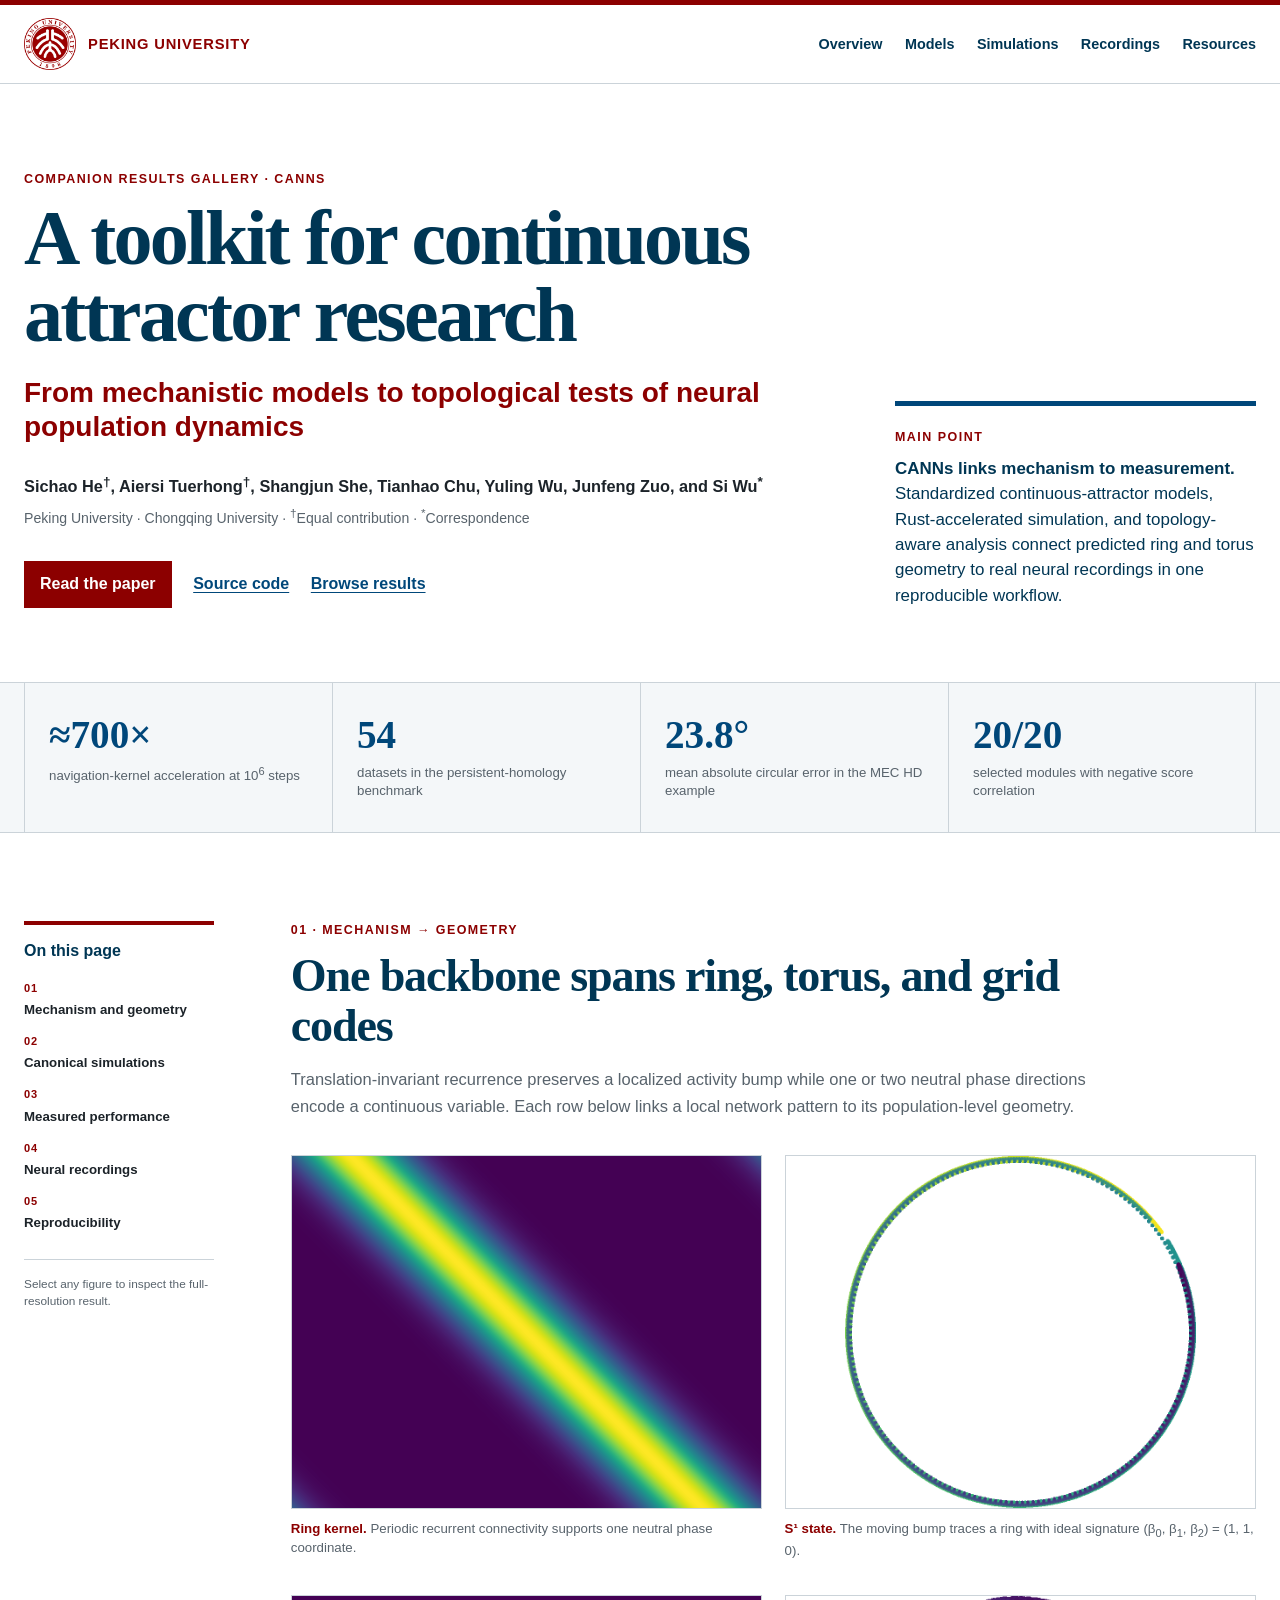
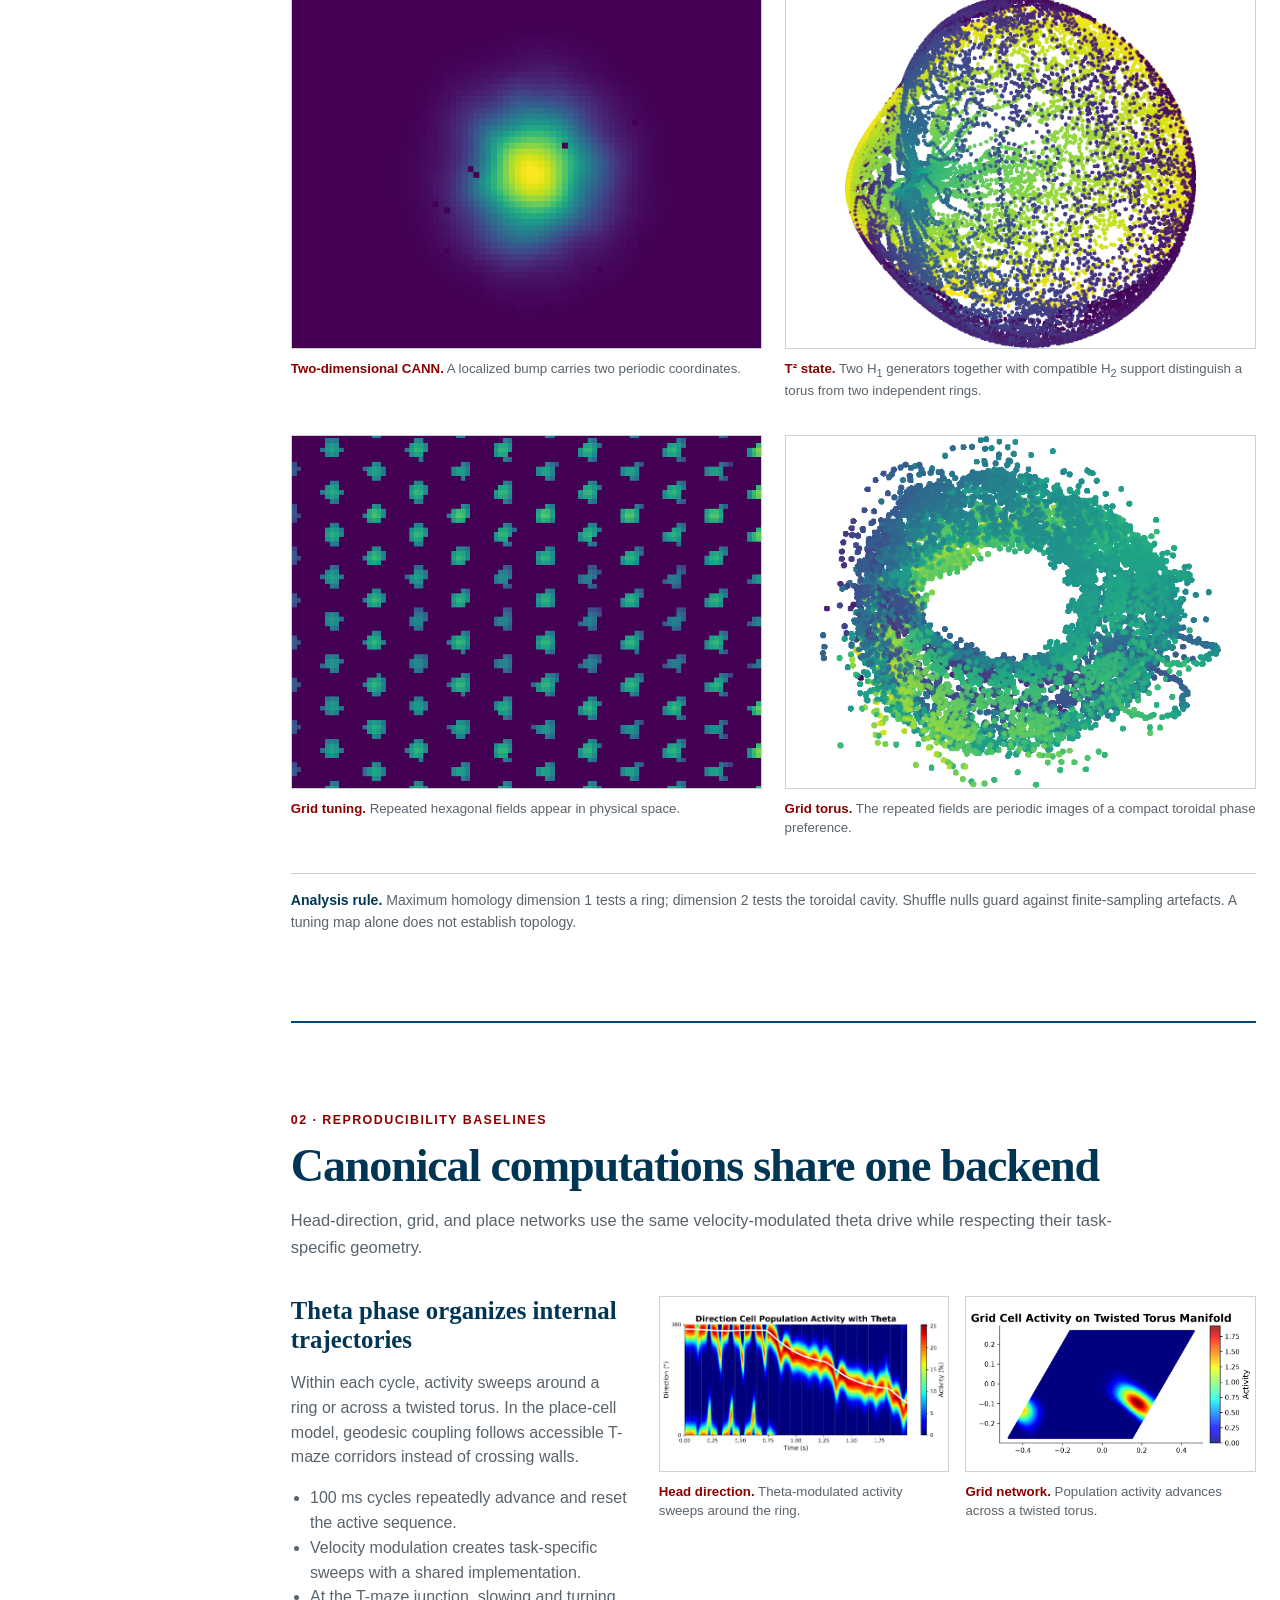
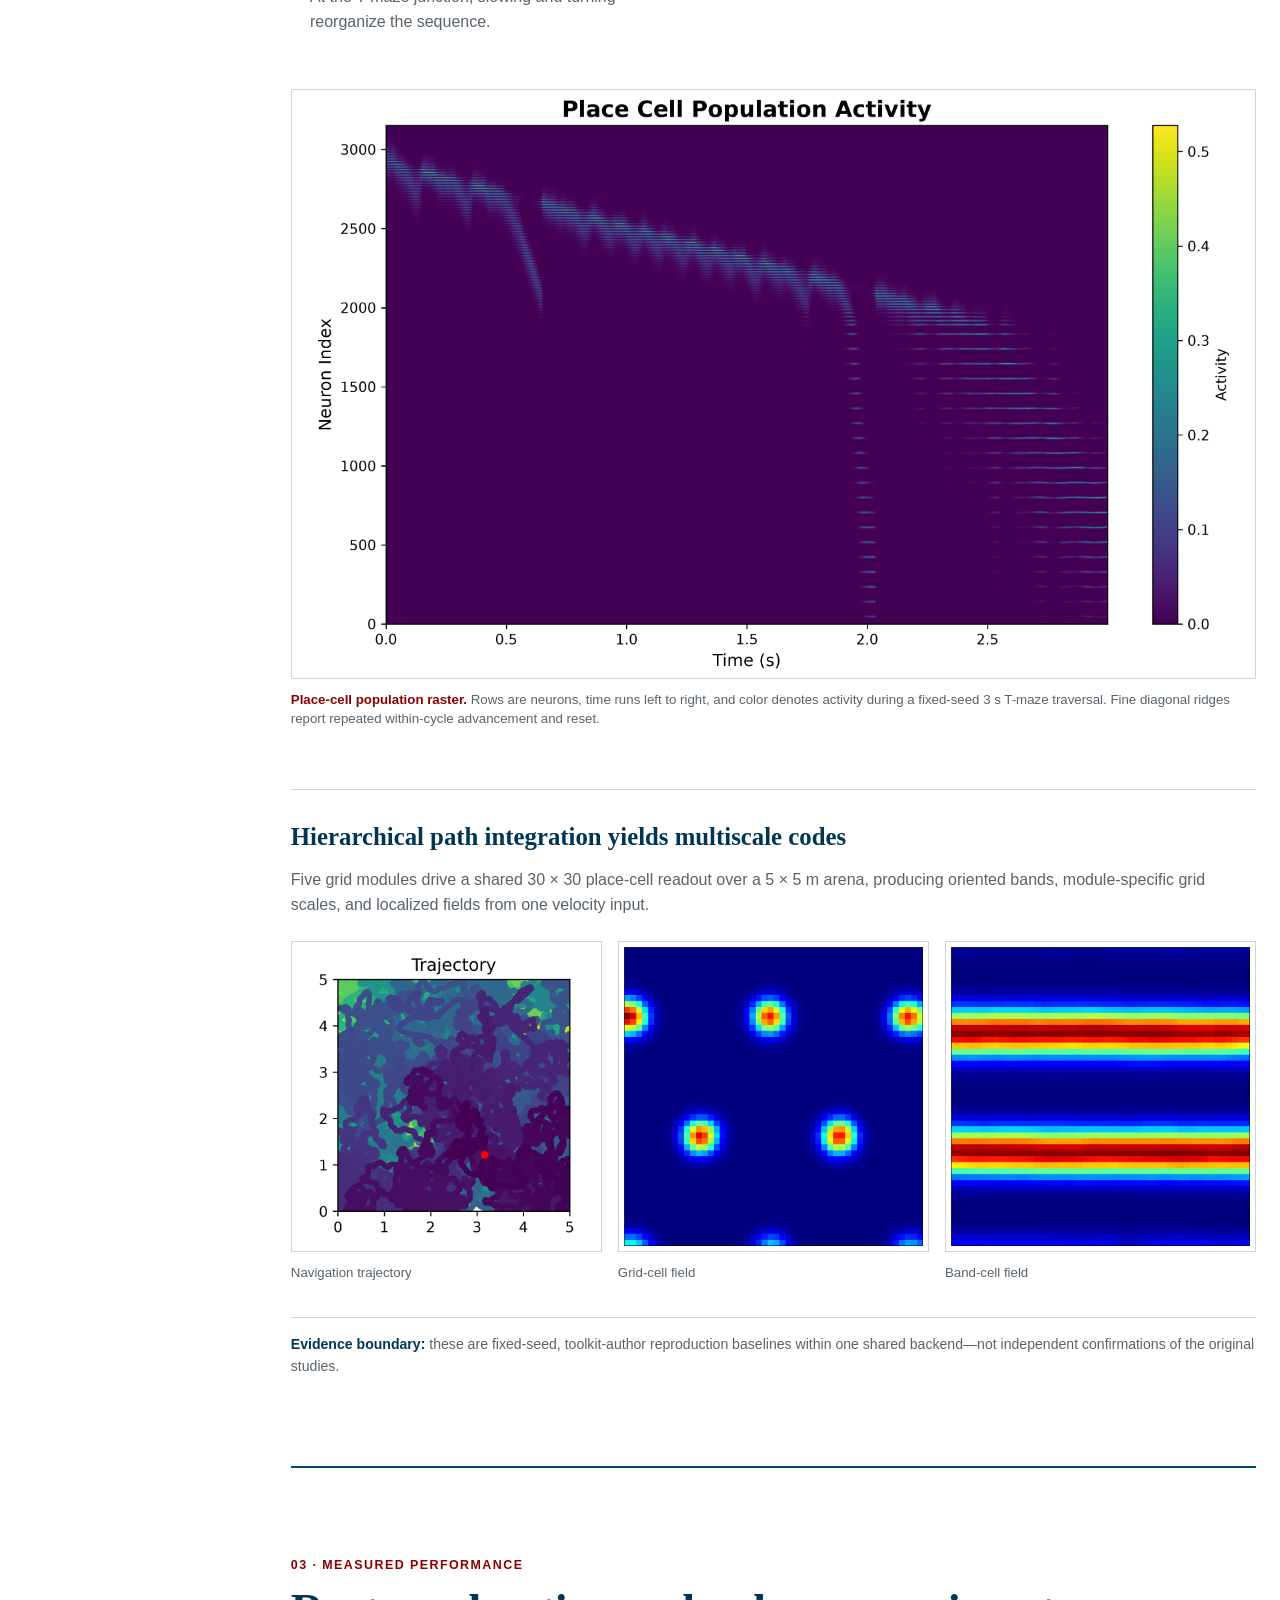
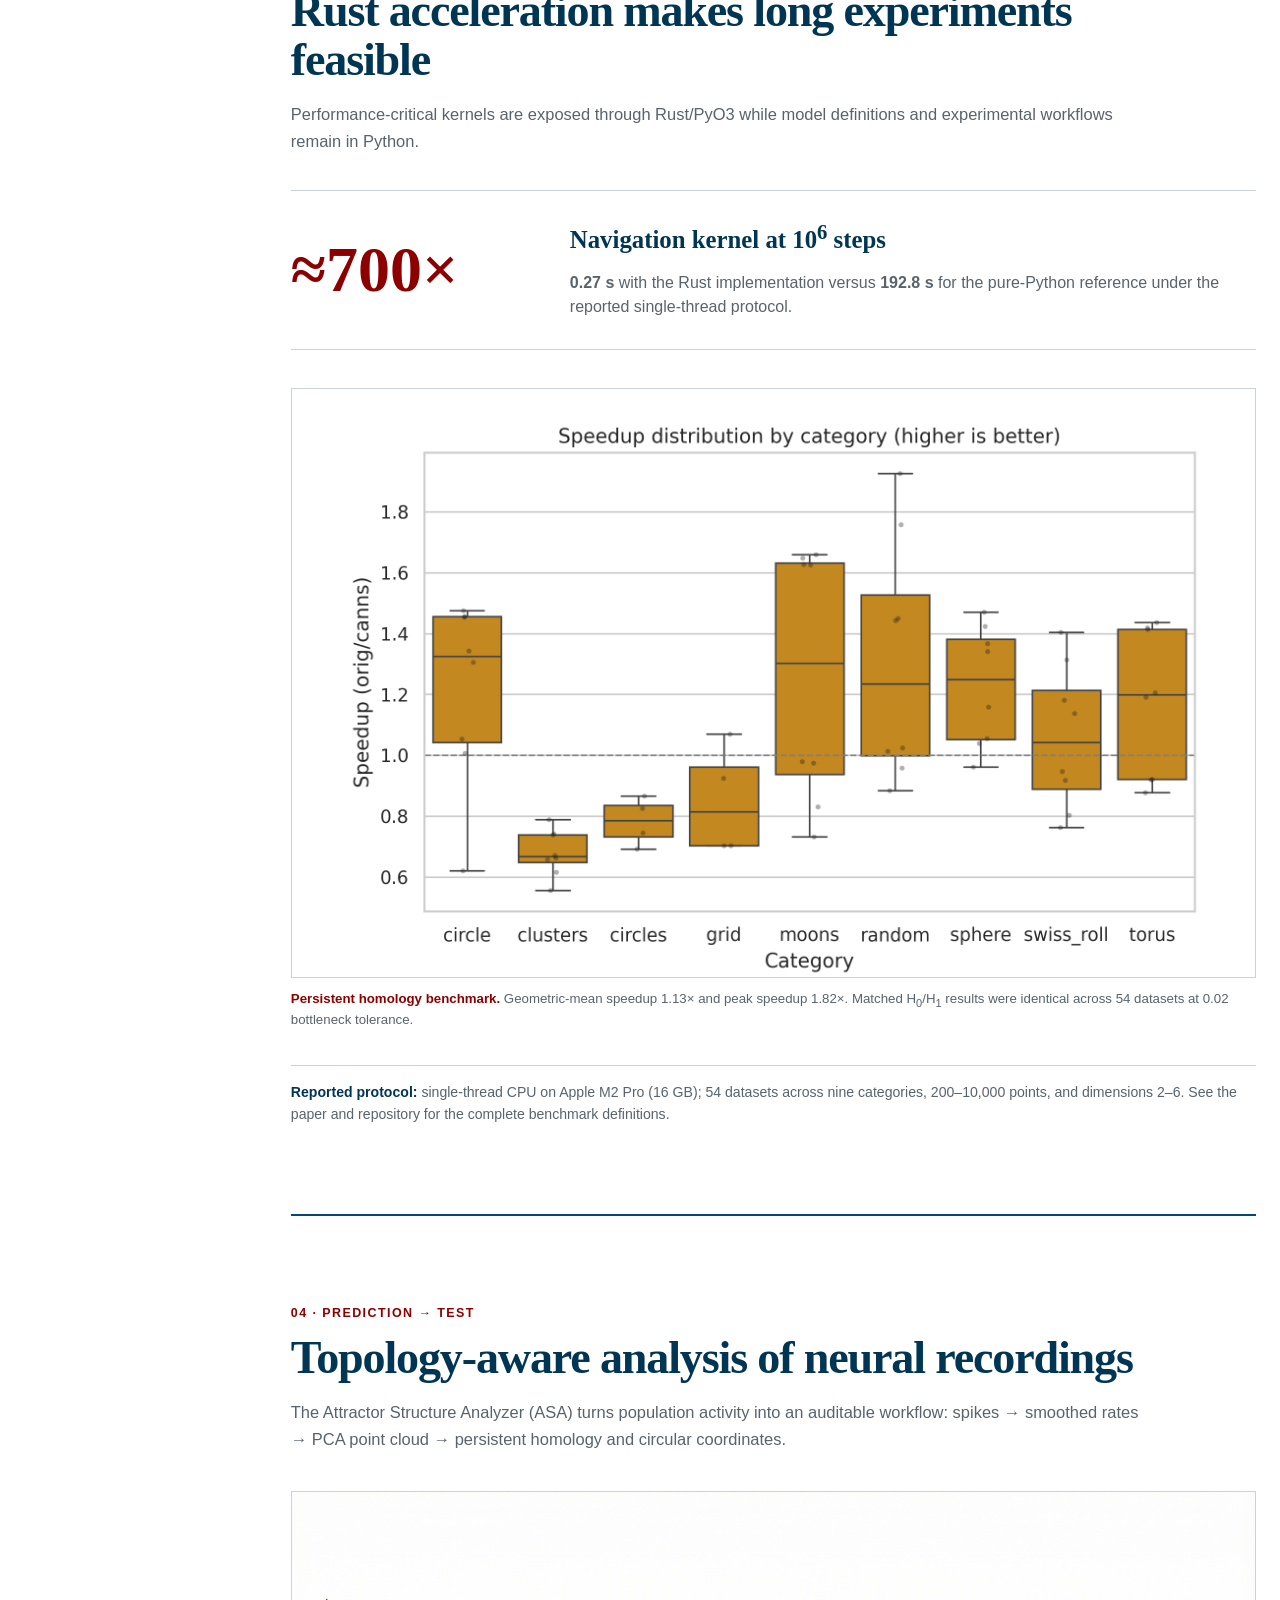
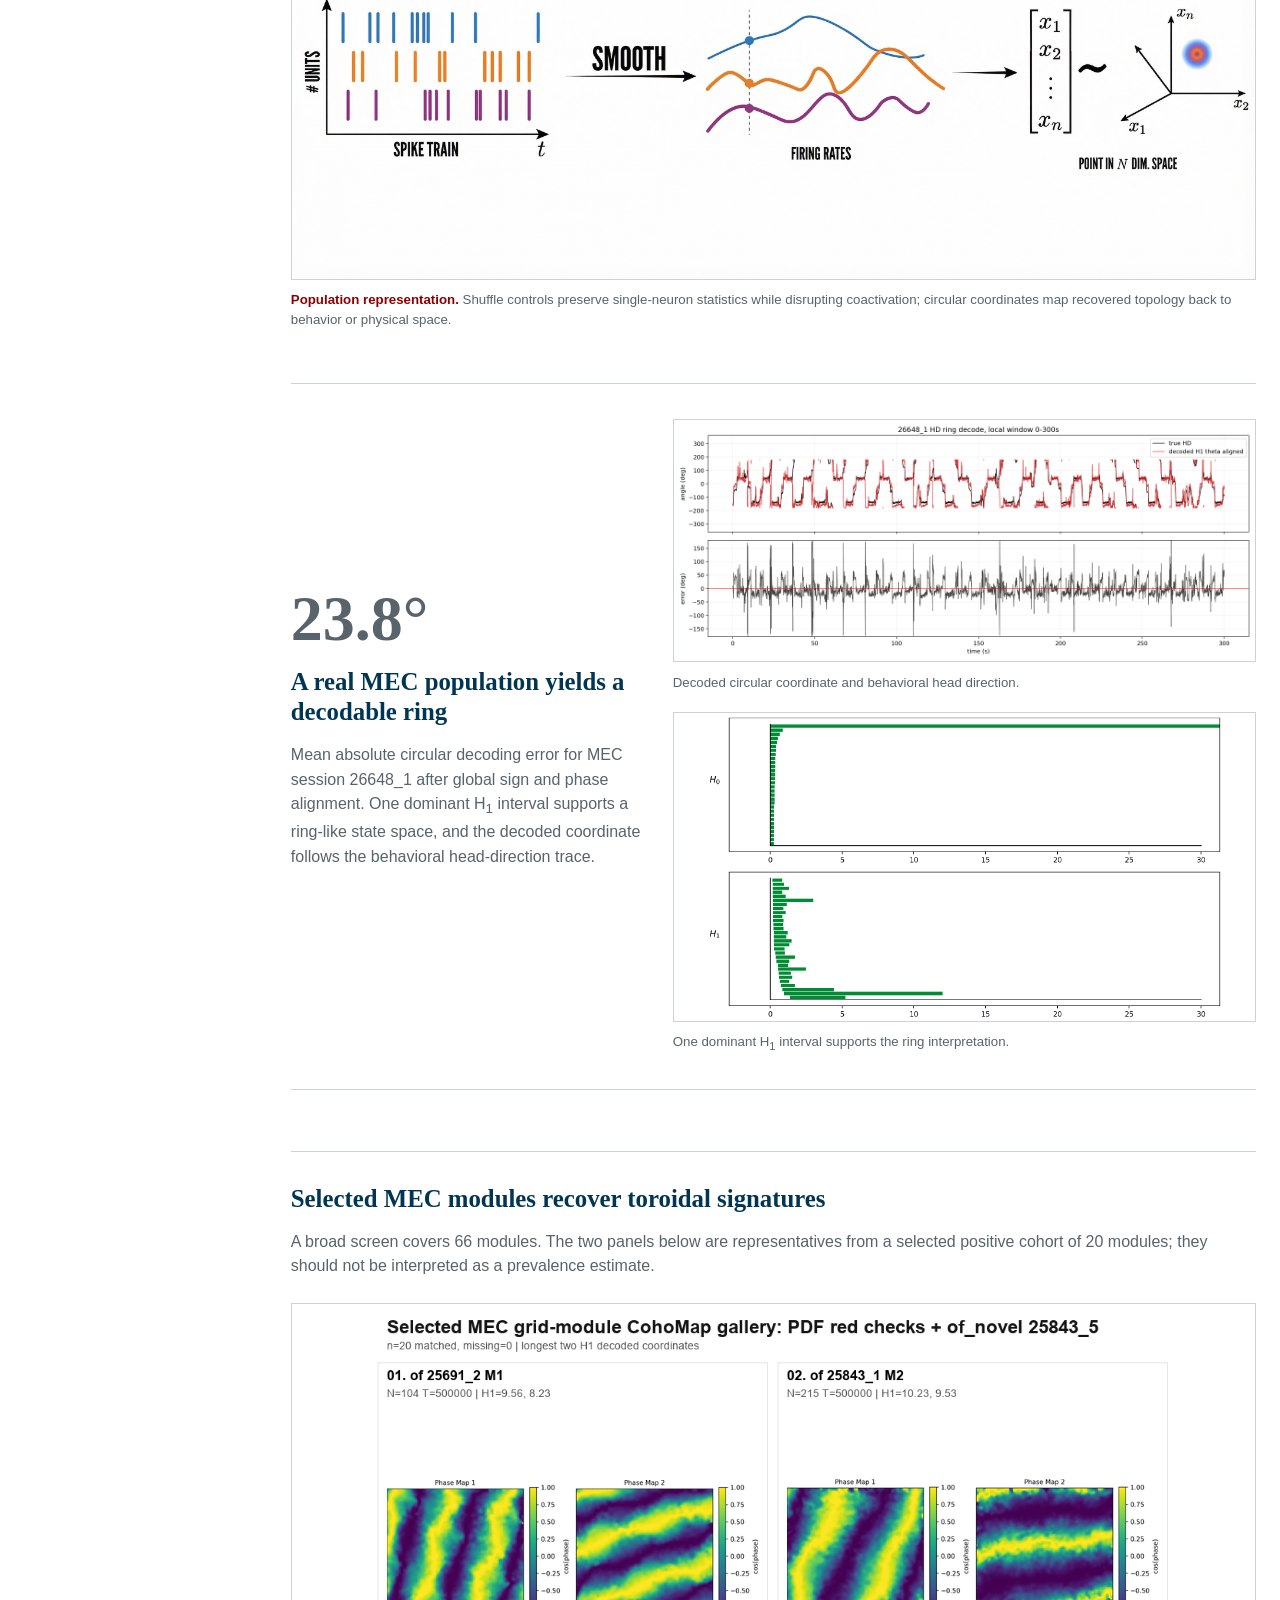
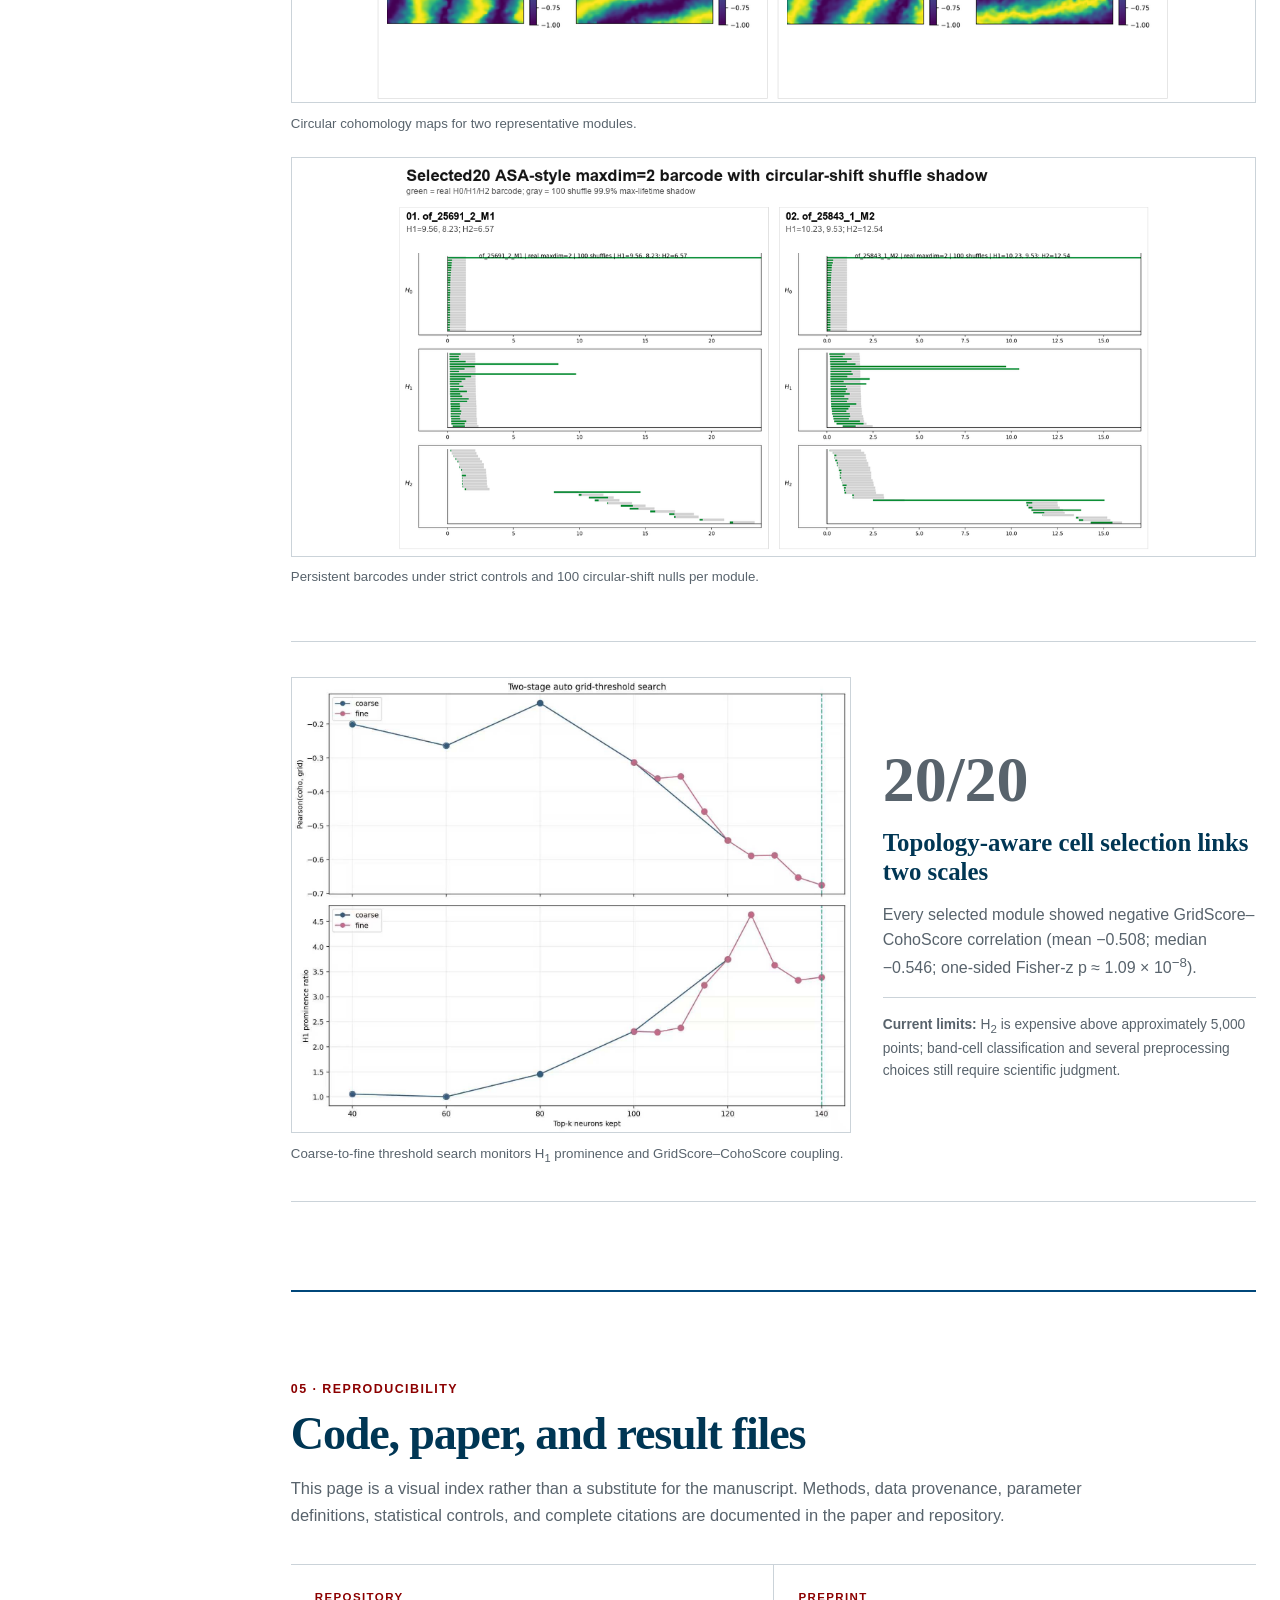
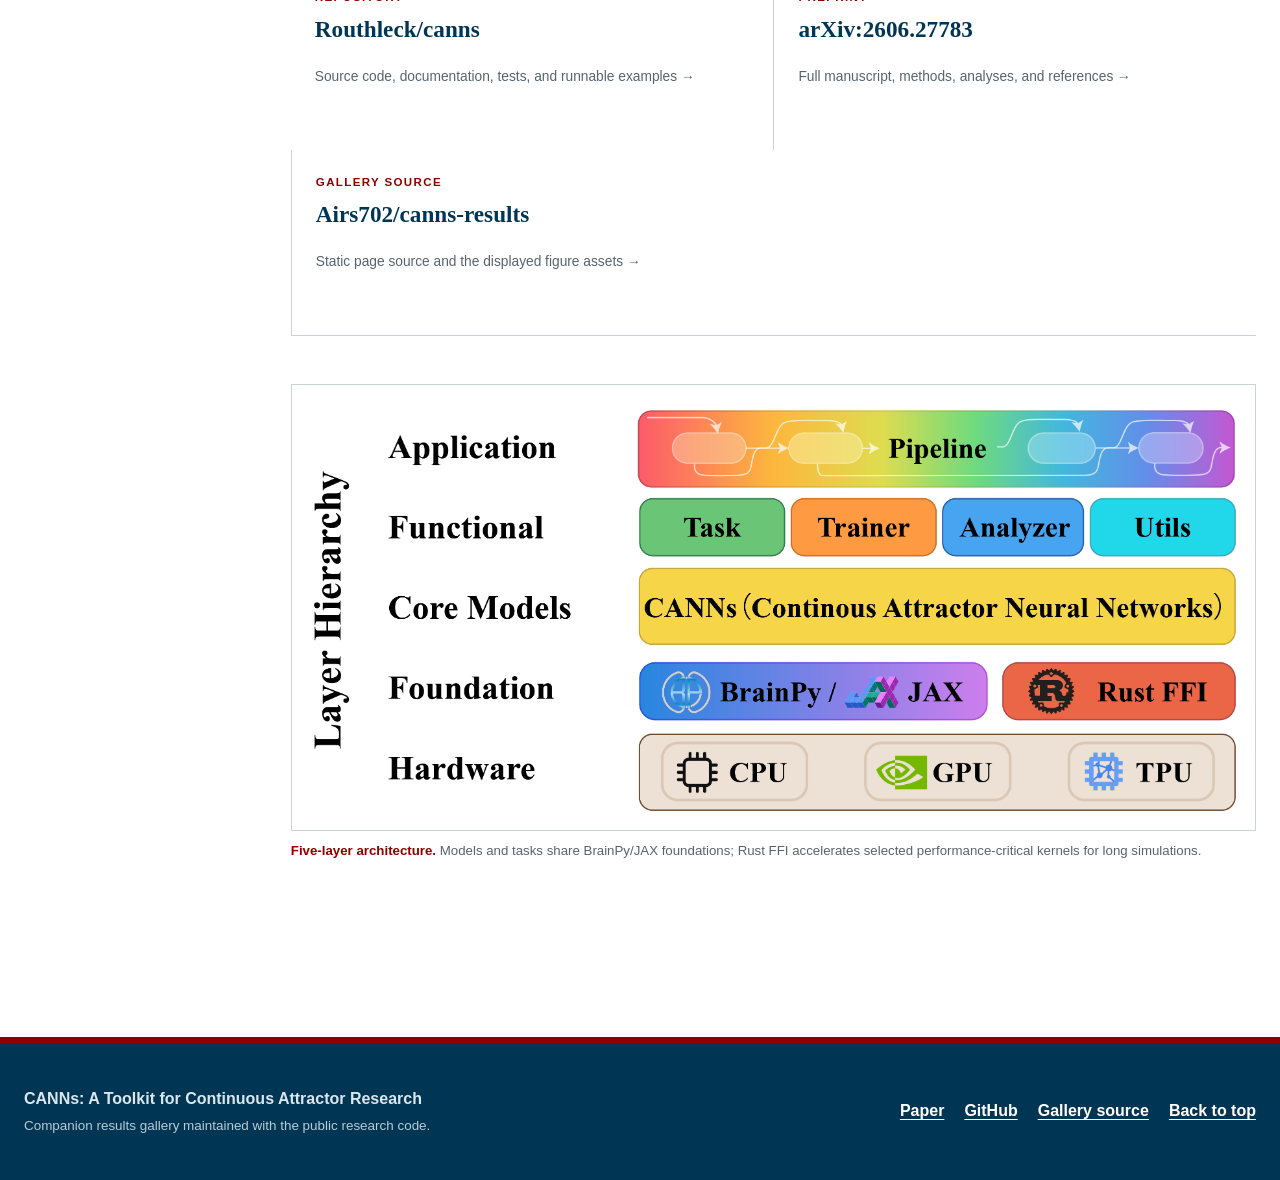
==== index.html @ b9f97141 "Publish CANNs results gallery" ====
<!doctype html>
<html lang="en">
<head>
  <meta charset="utf-8">
  <meta name="viewport" content="width=device-width, initial-scale=1">
  <meta name="description" content="Result figures and reproducibility resources for CANNs: A Toolkit for Continuous Attractor Research.">
  <meta name="theme-color" content="#8c0000">
  <meta property="og:type" content="website">
  <meta property="og:title" content="CANNs — Results Gallery">
  <meta property="og:description" content="Simulation, benchmark, and neural-recording results for CANNs: A Toolkit for Continuous Attractor Research.">
  <meta property="og:url" content="https://airs702.github.io/canns-results/">
  <link rel="canonical" href="https://airs702.github.io/canns-results/">
  <title>CANNs — Results Gallery</title>
  <link rel="stylesheet" href="styles.css">
  <script src="script.js" defer></script>
</head>
<body>
  <a class="skip-link" href="#results">Skip to results</a>

  <header class="site-header">
    <div class="header-rule"></div>
    <div class="wrap identity">
      <a class="pku-mark" href="https://www.pku.edu.cn/" aria-label="Peking University">
        <img src="assets/brand/pku_seal.png" alt="" width="72" height="72">
        <span>Peking University</span>
      </a>
      <nav class="top-nav" aria-label="Primary navigation">
        <a href="#overview">Overview</a>
        <a href="#models">Models</a>
        <a href="#simulations">Simulations</a>
        <a href="#recordings">Recordings</a>
        <a href="#resources">Resources</a>
      </nav>
    </div>
  </header>

  <main>
    <section class="hero" id="overview">
      <div class="wrap hero-grid">
        <div class="hero-copy">
          <p class="eyebrow">Companion results gallery · CANNs</p>
          <h1>A toolkit for continuous attractor research</h1>
          <p class="subtitle">From mechanistic models to topological tests of neural population dynamics</p>
          <p class="authors">Sichao He<sup>†</sup>, Aiersi Tuerhong<sup>†</sup>, Shangjun She, Tianhao Chu, Yuling Wu, Junfeng Zuo, and Si Wu<sup>*</sup></p>
          <p class="affiliation">Peking University · Chongqing University · <sup>†</sup>Equal contribution · <sup>*</sup>Correspondence</p>
          <div class="link-row" aria-label="Project links">
            <a class="primary-link" href="https://arxiv.org/abs/2606.27783">Read the paper</a>
            <a href="https://github.com/Routhleck/canns">Source code</a>
            <a href="#results">Browse results</a>
          </div>
        </div>
        <aside class="main-point" aria-label="Main result">
          <p class="label">Main point</p>
          <p><strong>CANNs links mechanism to measurement.</strong> Standardized continuous-attractor models, Rust-accelerated simulation, and topology-aware analysis connect predicted ring and torus geometry to real neural recordings in one reproducible workflow.</p>
        </aside>
      </div>
    </section>

    <section class="summary-band" aria-label="Study summary">
      <div class="wrap summary-grid">
        <div>
          <span class="summary-number">≈700×</span>
          <span class="summary-label">navigation-kernel acceleration at 10<sup>6</sup> steps</span>
        </div>
        <div>
          <span class="summary-number">54</span>
          <span class="summary-label">datasets in the persistent-homology benchmark</span>
        </div>
        <div>
          <span class="summary-number">23.8°</span>
          <span class="summary-label">mean absolute circular error in the MEC HD example</span>
        </div>
        <div>
          <span class="summary-number">20/20</span>
          <span class="summary-label">selected modules with negative score correlation</span>
        </div>
      </div>
    </section>

    <div class="wrap page-layout" id="results">
      <aside class="contents" aria-label="Results contents">
        <p class="contents-title">On this page</p>
        <ol>
          <li><a href="#models">Mechanism and geometry</a></li>
          <li><a href="#simulations">Canonical simulations</a></li>
          <li><a href="#performance">Measured performance</a></li>
          <li><a href="#recordings">Neural recordings</a></li>
          <li><a href="#resources">Reproducibility</a></li>
        </ol>
        <p class="contents-note">Select any figure to inspect the full-resolution result.</p>
      </aside>

      <div class="results-column">
        <section class="result-section" id="models">
          <div class="section-heading">
            <p class="section-index">01 · Mechanism → geometry</p>
            <h2>One backbone spans ring, torus, and grid codes</h2>
            <p>Translation-invariant recurrence preserves a localized activity bump while one or two neutral phase directions encode a continuous variable. Each row below links a local network pattern to its population-level geometry.</p>
          </div>

          <div class="paired-results">
            <figure class="result-figure">
              <button class="image-button" type="button" data-full="assets/figures/ring_connectivity.png" data-caption="Periodic recurrent connectivity supports a localized activity bump on a one-dimensional ring.">
                <img src="assets/figures/ring_connectivity.png" alt="Periodic recurrent connectivity matrix for the ring network" width="3600" height="3600" loading="lazy">
              </button>
              <figcaption><strong>Ring kernel.</strong> Periodic recurrent connectivity supports one neutral phase coordinate.</figcaption>
            </figure>
            <figure class="result-figure">
              <button class="image-button" type="button" data-full="assets/figures/ring_manifold.png" data-caption="The moving bump traces an S¹ state manifold with one persistent H₁ generator.">
                <img src="assets/figures/ring_manifold.png" alt="Circular S1 state manifold traced by ring-network activity" width="801" height="801" loading="lazy">
              </button>
              <figcaption><strong>S¹ state.</strong> The moving bump traces a ring with ideal signature (β<sub>0</sub>, β<sub>1</sub>, β<sub>2</sub>) = (1, 1, 0).</figcaption>
            </figure>
            <figure class="result-figure">
              <button class="image-button" type="button" data-full="assets/figures/torus_bump.png" data-caption="A localized population bump moves across a two-dimensional periodic neural sheet.">
                <img src="assets/figures/torus_bump.png" alt="Localized activity bump on a two-dimensional periodic neural sheet" width="871" height="871" loading="lazy">
              </button>
              <figcaption><strong>Two-dimensional CANN.</strong> A localized bump carries two periodic coordinates.</figcaption>
            </figure>
            <figure class="result-figure">
              <button class="image-button" type="button" data-full="assets/figures/torus_manifold.png" data-caption="Two periodic bump coordinates generate a toroidal population manifold.">
                <img src="assets/figures/torus_manifold.png" alt="Toroidal T2 population manifold" width="801" height="801" loading="lazy">
              </button>
              <figcaption><strong>T² state.</strong> Two H<sub>1</sub> generators together with compatible H<sub>2</sub> support distinguish a torus from two independent rings.</figcaption>
            </figure>
            <figure class="result-figure">
              <button class="image-button" type="button" data-full="assets/figures/grid_tuning.png" data-caption="Repeated hexagonal fields are periodic images of compact phase preferences.">
                <img src="assets/figures/grid_tuning.png" alt="Periodic hexagonal grid-cell tuning pattern" width="871" height="871" loading="lazy">
              </button>
              <figcaption><strong>Grid tuning.</strong> Repeated hexagonal fields appear in physical space.</figcaption>
            </figure>
            <figure class="result-figure">
              <button class="image-button" type="button" data-full="assets/figures/grid_manifold.png" data-caption="Grid-cell population activity forms a compact toroidal manifold.">
                <img src="assets/figures/grid_manifold.png" alt="Toroidal manifold recovered from a grid-cell population" width="579" height="508" loading="lazy">
              </button>
              <figcaption><strong>Grid torus.</strong> The repeated fields are periodic images of a compact toroidal phase preference.</figcaption>
            </figure>
          </div>

          <div class="method-note">
            <strong>Analysis rule.</strong> Maximum homology dimension 1 tests a ring; dimension 2 tests the toroidal cavity. Shuffle nulls guard against finite-sampling artefacts. A tuning map alone does not establish topology.
          </div>
        </section>

        <section class="result-section" id="simulations">
          <div class="section-heading">
            <p class="section-index">02 · Reproducibility baselines</p>
            <h2>Canonical computations share one backend</h2>
            <p>Head-direction, grid, and place networks use the same velocity-modulated theta drive while respecting their task-specific geometry.</p>
          </div>

          <div class="wide-result">
            <div class="result-text">
              <h3>Theta phase organizes internal trajectories</h3>
              <p>Within each cycle, activity sweeps around a ring or across a twisted torus. In the place-cell model, geodesic coupling follows accessible T-maze corridors instead of crossing walls.</p>
              <ul>
                <li>100 ms cycles repeatedly advance and reset the active sequence.</li>
                <li>Velocity modulation creates task-specific sweeps with a shared implementation.</li>
                <li>At the T-maze junction, slowing and turning reorganize the sequence.</li>
              </ul>
            </div>
            <div class="duo-results">
              <figure class="result-figure">
                <button class="image-button" type="button" data-full="assets/figures/theta_hd.png" data-caption="Theta-modulated activity sweeps around the head-direction ring.">
                  <img src="assets/figures/theta_hd.png" alt="Head-direction activity organized by theta phase" width="2409" height="1197" loading="lazy">
                </button>
                <figcaption><strong>Head direction.</strong> Theta-modulated activity sweeps around the ring.</figcaption>
              </figure>
              <figure class="result-figure">
                <button class="image-button" type="button" data-full="assets/figures/theta_grid.png" data-caption="Theta-modulated grid-cell activity advances across a twisted torus.">
                  <img src="assets/figures/theta_grid.png" alt="Grid-cell activity sweeping across a twisted torus" width="1820" height="946" loading="lazy">
                </button>
                <figcaption><strong>Grid network.</strong> Population activity advances across a twisted torus.</figcaption>
              </figure>
            </div>
          </div>

          <figure class="result-figure full-width">
            <button class="image-button" type="button" data-full="assets/figures/theta_place.png" data-caption="Place-cell population raster during a fixed-seed three-second T-maze traversal.">
              <img src="assets/figures/theta_place.png" alt="Place-cell population activity raster during a T-maze traversal" width="2792" height="1769" loading="lazy">
            </button>
            <figcaption><strong>Place-cell population raster.</strong> Rows are neurons, time runs left to right, and color denotes activity during a fixed-seed 3 s T-maze traversal. Fine diagonal ridges report repeated within-cycle advancement and reset.</figcaption>
          </figure>

          <div class="subsection">
            <h3>Hierarchical path integration yields multiscale codes</h3>
            <p>Five grid modules drive a shared 30 × 30 place-cell readout over a 5 × 5 m arena, producing oriented bands, module-specific grid scales, and localized fields from one velocity input.</p>
            <div class="triptych-results">
              <figure class="result-figure">
                <button class="image-button" type="button" data-full="assets/figures/hier_trajectory.png" data-caption="Navigation trajectory used for hierarchical path integration.">
                  <img src="assets/figures/hier_trajectory.png" alt="Navigation trajectory for hierarchical path integration" width="1800" height="1800" loading="lazy">
                </button>
                <figcaption>Navigation trajectory</figcaption>
              </figure>
              <figure class="result-figure">
                <button class="image-button" type="button" data-full="assets/figures/hier_grid.png" data-caption="Grid-like field produced by a hierarchical path-integration module.">
                  <img src="assets/figures/hier_grid.png" alt="Grid-like spatial field from hierarchical path integration" width="3540" height="3540" loading="lazy">
                </button>
                <figcaption>Grid-cell field</figcaption>
              </figure>
              <figure class="result-figure">
                <button class="image-button" type="button" data-full="assets/figures/hier_band.png" data-caption="Oriented band field produced by a hierarchical path-integration module.">
                  <img src="assets/figures/hier_band.png" alt="Oriented band-cell spatial field" width="3540" height="3540" loading="lazy">
                </button>
                <figcaption>Band-cell field</figcaption>
              </figure>
            </div>
            <p class="evidence-boundary"><strong>Evidence boundary:</strong> these are fixed-seed, toolkit-author reproduction baselines within one shared backend—not independent confirmations of the original studies.</p>
          </div>
        </section>

        <section class="result-section" id="performance">
          <div class="section-heading">
            <p class="section-index">03 · Measured performance</p>
            <h2>Rust acceleration makes long experiments feasible</h2>
            <p>Performance-critical kernels are exposed through Rust/PyO3 while model definitions and experimental workflows remain in Python.</p>
          </div>

          <div class="benchmark">
            <div class="benchmark-number">≈700×</div>
            <div>
              <h3>Navigation kernel at 10<sup>6</sup> steps</h3>
              <p><strong>0.27 s</strong> with the Rust implementation versus <strong>192.8 s</strong> for the pure-Python reference under the reported single-thread protocol.</p>
            </div>
          </div>
          <figure class="result-figure full-width figure-contained">
            <button class="image-button" type="button" data-full="assets/figures/ripser_speedup.png" data-caption="Distribution of Ripser acceleration across 54 benchmark datasets.">
              <img src="assets/figures/ripser_speedup.png" alt="Ripser speedup distribution across 54 datasets" width="1800" height="1200" loading="lazy">
            </button>
            <figcaption><strong>Persistent homology benchmark.</strong> Geometric-mean speedup 1.13× and peak speedup 1.82×. Matched H<sub>0</sub>/H<sub>1</sub> results were identical across 54 datasets at 0.02 bottleneck tolerance.</figcaption>
          </figure>
          <p class="protocol"><strong>Reported protocol:</strong> single-thread CPU on Apple M2 Pro (16 GB); 54 datasets across nine categories, 200–10,000 points, and dimensions 2–6. See the paper and repository for the complete benchmark definitions.</p>
        </section>

        <section class="result-section" id="recordings">
          <div class="section-heading">
            <p class="section-index">04 · Prediction → test</p>
            <h2>Topology-aware analysis of neural recordings</h2>
            <p>The Attractor Structure Analyzer (ASA) turns population activity into an auditable workflow: spikes → smoothed rates → PCA point cloud → persistent homology and circular coordinates.</p>
          </div>

          <figure class="result-figure full-width">
            <button class="image-button" type="button" data-full="assets/figures/asa_spiketrain.png" data-caption="ASA population representation from spikes through smoothed rates to a topology-ready point cloud.">
              <img src="assets/figures/asa_spiketrain.png" alt="ASA population-vector processing pipeline" width="3264" height="1312" loading="lazy">
            </button>
            <figcaption><strong>Population representation.</strong> Shuffle controls preserve single-neuron statistics while disrupting coactivation; circular coordinates map recovered topology back to behavior or physical space.</figcaption>
          </figure>

          <div class="recording-result">
            <div class="result-text">
              <p class="result-number">23.8°</p>
              <h3>A real MEC population yields a decodable ring</h3>
              <p>Mean absolute circular decoding error for MEC session 26648_1 after global sign and phase alignment. One dominant H<sub>1</sub> interval supports a ring-like state space, and the decoded coordinate follows the behavioral head-direction trace.</p>
            </div>
            <div class="recording-pair">
              <figure class="result-figure">
                <button class="image-button" type="button" data-full="assets/figures/hd_decode.png" data-caption="Decoded circular coordinate compared with behavioral head direction in MEC session 26648_1.">
                  <img src="assets/figures/hd_decode.png" alt="Decoded and true head-direction traces for an MEC recording" width="2520" height="1044" loading="lazy">
                </button>
                <figcaption>Decoded circular coordinate and behavioral head direction.</figcaption>
              </figure>
              <figure class="result-figure">
                <button class="image-button" type="button" data-full="assets/figures/hd_barcode.png" data-caption="Persistent-homology barcode for the MEC head-direction population; one dominant H1 interval supports a ring-like state space.">
                  <img src="assets/figures/hd_barcode.png" alt="Persistent-homology barcode for the MEC head-direction population" width="1781" height="1060" loading="lazy">
                </button>
                <figcaption>One dominant H<sub>1</sub> interval supports the ring interpretation.</figcaption>
              </figure>
            </div>
          </div>

          <div class="subsection">
            <h3>Selected MEC modules recover toroidal signatures</h3>
            <p>A broad screen covers 66 modules. The two panels below are representatives from a selected positive cohort of 20 modules; they should not be interpreted as a prevalence estimate.</p>
            <div class="stacked-results">
              <figure class="result-figure">
                <button class="image-button" type="button" data-full="assets/figures/mec_cohomap_pair.png" data-caption="Circular cohomology maps for two selected MEC modules.">
                  <img src="assets/figures/mec_cohomap_pair.png" alt="Circular cohomology maps for two selected MEC modules" width="1040" height="520" loading="lazy">
                </button>
                <figcaption>Circular cohomology maps for two representative modules.</figcaption>
              </figure>
              <figure class="result-figure">
                <button class="image-button" type="button" data-full="assets/figures/mec_barcode_pair.png" data-caption="Persistent-homology barcodes for two selected MEC modules.">
                  <img src="assets/figures/mec_barcode_pair.png" alt="Persistent-homology barcodes for two selected MEC modules" width="1120" height="590" loading="lazy">
                </button>
                <figcaption>Persistent barcodes under strict controls and 100 circular-shift nulls per module.</figcaption>
              </figure>
            </div>
          </div>

          <div class="recording-result threshold-result">
            <figure class="result-figure">
              <button class="image-button" type="button" data-full="assets/figures/auto_threshold.png" data-caption="Two-stage threshold search for topology-aware grid-cell selection.">
                <img src="assets/figures/auto_threshold.png" alt="Two-stage grid-cell threshold search" width="1572" height="1280" loading="lazy">
              </button>
              <figcaption>Coarse-to-fine threshold search monitors H<sub>1</sub> prominence and GridScore–CohoScore coupling.</figcaption>
            </figure>
            <div class="result-text">
              <p class="result-number">20/20</p>
              <h3>Topology-aware cell selection links two scales</h3>
              <p>Every selected module showed negative GridScore–CohoScore correlation (mean −0.508; median −0.546; one-sided Fisher-z p ≈ 1.09 × 10<sup>−8</sup>).</p>
              <p class="limitations"><strong>Current limits:</strong> H<sub>2</sub> is expensive above approximately 5,000 points; band-cell classification and several preprocessing choices still require scientific judgment.</p>
            </div>
          </div>
        </section>

        <section class="result-section resources" id="resources">
          <div class="section-heading">
            <p class="section-index">05 · Reproducibility</p>
            <h2>Code, paper, and result files</h2>
            <p>This page is a visual index rather than a substitute for the manuscript. Methods, data provenance, parameter definitions, statistical controls, and complete citations are documented in the paper and repository.</p>
          </div>
          <div class="resource-links">
            <a href="https://github.com/Routhleck/canns">
              <span class="resource-type">Repository</span>
              <strong>Routhleck/canns</strong>
              <span>Source code, documentation, tests, and runnable examples →</span>
            </a>
            <a href="https://arxiv.org/abs/2606.27783">
              <span class="resource-type">Preprint</span>
              <strong>arXiv:2606.27783</strong>
              <span>Full manuscript, methods, analyses, and references →</span>
            </a>
            <a href="https://github.com/Airs702/canns-results">
              <span class="resource-type">Gallery source</span>
              <strong>Airs702/canns-results</strong>
              <span>Static page source and the displayed figure assets →</span>
            </a>
          </div>
          <figure class="architecture">
            <button class="image-button" type="button" data-full="assets/figures/architecture.png" data-caption="CANNs five-layer architecture: models and tasks share BrainPy/JAX foundations, with Rust FFI for selected kernels.">
              <img src="assets/figures/architecture.png" alt="Five-layer architecture of the CANNs toolkit" width="2869" height="1273" loading="lazy">
            </button>
            <figcaption><strong>Five-layer architecture.</strong> Models and tasks share BrainPy/JAX foundations; Rust FFI accelerates selected performance-critical kernels for long simulations.</figcaption>
          </figure>
        </section>
      </div>
    </div>
  </main>

  <footer class="site-footer">
    <div class="wrap footer-grid">
      <div>
        <strong>CANNs: A Toolkit for Continuous Attractor Research</strong>
        <p>Companion results gallery maintained with the public research code.</p>
      </div>
      <div class="footer-links">
        <a href="https://arxiv.org/abs/2606.27783">Paper</a>
        <a href="https://github.com/Routhleck/canns">GitHub</a>
        <a href="https://github.com/Airs702/canns-results">Gallery source</a>
        <a href="#overview">Back to top</a>
      </div>
    </div>
  </footer>

  <dialog class="lightbox" aria-label="Full-resolution result figure">
    <button class="lightbox-close" type="button" aria-label="Close figure">×</button>
    <div class="lightbox-stage">
      <img src="" alt="">
    </div>
    <div class="lightbox-footer">
      <p></p>
      <a href="" target="_blank" rel="noopener">Open original image</a>
    </div>
  </dialog>
</body>
</html>
---- styles.css ----
:root {
  --pku-red: #8c0000;
  --pku-red-dark: #640000;
  --pku-blue: #00477a;
  --pku-blue-dark: #003654;
  --ink: #1c2329;
  --muted: #58636c;
  --line: #cbd3d9;
  --line-soft: #e5e9ec;
  --paper: #ffffff;
  --wash: #f4f7f9;
  --max-width: 1240px;
  --serif: Georgia, "Times New Roman", serif;
  --sans: Arial, "Helvetica Neue", Helvetica, sans-serif;
}

* {
  box-sizing: border-box;
}

html {
  scroll-behavior: smooth;
}

body {
  margin: 0;
  background: var(--paper);
  color: var(--ink);
  font-family: var(--sans);
  font-size: 16px;
  line-height: 1.55;
  -webkit-font-smoothing: antialiased;
}

img {
  display: block;
  max-width: 100%;
}

a {
  color: var(--pku-blue);
  text-underline-offset: 0.18em;
}

a:hover {
  color: var(--pku-red);
}

button,
a {
  -webkit-tap-highlight-color: transparent;
}

.skip-link {
  position: fixed;
  top: 0.5rem;
  left: 0.5rem;
  z-index: 100;
  padding: 0.65rem 0.9rem;
  background: var(--paper);
  border: 2px solid var(--pku-blue);
  transform: translateY(-150%);
}

.skip-link:focus {
  transform: translateY(0);
}

.wrap {
  width: min(calc(100% - 3rem), var(--max-width));
  margin-inline: auto;
}

.site-header {
  position: sticky;
  top: 0;
  z-index: 20;
  background: rgba(255, 255, 255, 0.97);
  border-bottom: 1px solid var(--line);
}

.header-rule {
  height: 5px;
  background: var(--pku-red);
}

.identity {
  min-height: 78px;
  display: flex;
  align-items: center;
  justify-content: space-between;
  gap: 2rem;
}

.pku-mark {
  display: inline-flex;
  align-items: center;
  gap: 0.75rem;
  color: var(--pku-red);
  font-size: 0.92rem;
  font-weight: 800;
  letter-spacing: 0.055em;
  text-decoration: none;
  text-transform: uppercase;
}

.pku-mark img {
  width: 52px;
  height: 52px;
}

.top-nav {
  display: flex;
  align-items: center;
  gap: 1.4rem;
}

.top-nav a {
  color: var(--pku-blue-dark);
  font-size: 0.9rem;
  font-weight: 700;
  text-decoration: none;
}

.hero {
  padding: 5.4rem 0 4.6rem;
  border-bottom: 1px solid var(--line);
}

.hero-grid {
  display: grid;
  grid-template-columns: minmax(0, 1.65fr) minmax(280px, 0.75fr);
  align-items: end;
  gap: clamp(2.5rem, 6vw, 6rem);
}

.eyebrow,
.section-index {
  margin: 0 0 0.65rem;
  color: var(--pku-red);
  font-size: 0.78rem;
  font-weight: 800;
  letter-spacing: 0.115em;
  text-transform: uppercase;
}

h1 {
  max-width: 930px;
  margin: 0;
  color: var(--pku-blue-dark);
  font-family: var(--serif);
  font-size: clamp(3rem, 6.1vw, 5.75rem);
  font-weight: 700;
  letter-spacing: -0.035em;
  line-height: 0.98;
}

.subtitle {
  max-width: 840px;
  margin: 1.4rem 0 1.65rem;
  color: var(--pku-red);
  font-size: clamp(1.22rem, 2.3vw, 1.75rem);
  font-weight: 700;
  line-height: 1.23;
}

.authors {
  margin: 0;
  font-size: 1.02rem;
  font-weight: 700;
}

.affiliation {
  margin: 0.25rem 0 0;
  color: var(--muted);
  font-size: 0.88rem;
}

.link-row {
  display: flex;
  flex-wrap: wrap;
  align-items: center;
  gap: 0.75rem 1.35rem;
  margin-top: 2rem;
}

.link-row a {
  font-weight: 800;
}

.link-row .primary-link {
  padding: 0.7rem 1rem;
  color: var(--paper);
  background: var(--pku-red);
  text-decoration: none;
}

.link-row .primary-link:hover {
  background: var(--pku-red-dark);
}

.main-point {
  padding: 1.4rem 0 0;
  border-top: 5px solid var(--pku-blue);
}

.main-point .label {
  margin: 0 0 0.5rem;
  color: var(--pku-red);
  font-size: 0.78rem;
  font-weight: 900;
  letter-spacing: 0.12em;
  text-transform: uppercase;
}

.main-point p:last-child {
  margin: 0;
  color: var(--pku-blue-dark);
  font-size: 1.06rem;
  line-height: 1.5;
}

.summary-band {
  border-bottom: 1px solid var(--line);
  background: var(--wash);
}

.summary-grid {
  display: grid;
  grid-template-columns: repeat(4, 1fr);
}

.summary-grid > div {
  min-height: 148px;
  padding: 2rem 1.5rem;
  border-left: 1px solid var(--line);
}

.summary-grid > div:last-child {
  border-right: 1px solid var(--line);
}

.summary-number {
  display: block;
  color: var(--pku-blue);
  font-family: var(--serif);
  font-size: 2.45rem;
  font-weight: 700;
  line-height: 1;
}

.summary-label {
  display: block;
  margin-top: 0.65rem;
  color: var(--muted);
  font-size: 0.83rem;
  line-height: 1.35;
}

.page-layout {
  display: grid;
  grid-template-columns: 190px minmax(0, 1fr);
  gap: clamp(2.5rem, 6vw, 5rem);
  padding-block: 5.5rem;
}

.contents {
  position: sticky;
  top: 116px;
  align-self: start;
  padding-top: 0.85rem;
  border-top: 4px solid var(--pku-red);
}

.contents-title {
  margin: 0;
  color: var(--pku-blue-dark);
  font-weight: 900;
}

.contents ol {
  margin: 1rem 0 0;
  padding: 0;
  list-style: none;
  counter-reset: contents;
}

.contents li {
  counter-increment: contents;
  margin: 0 0 0.72rem;
}

.contents li::before {
  content: "0" counter(contents);
  display: block;
  color: var(--pku-red);
  font-size: 0.69rem;
  font-weight: 800;
  letter-spacing: 0.08em;
}

.contents a {
  color: var(--ink);
  font-size: 0.83rem;
  font-weight: 700;
  line-height: 1.28;
  text-decoration: none;
}

.contents-note {
  margin-top: 1.5rem;
  padding-top: 1rem;
  color: var(--muted);
  border-top: 1px solid var(--line);
  font-size: 0.74rem;
  line-height: 1.45;
}

.results-column {
  min-width: 0;
}

.result-section {
  scroll-margin-top: 110px;
  padding: 0 0 5.5rem;
}

.result-section + .result-section {
  padding-top: 5.5rem;
  border-top: 2px solid var(--pku-blue);
}

.section-heading {
  max-width: 850px;
  margin-bottom: 2.2rem;
}

.section-heading h2 {
  margin: 0;
  color: var(--pku-blue-dark);
  font-family: var(--serif);
  font-size: clamp(2rem, 3.6vw, 3.4rem);
  line-height: 1.08;
  letter-spacing: -0.025em;
}

.section-heading > p:last-child {
  margin: 1rem 0 0;
  color: var(--muted);
  font-size: 1.03rem;
  line-height: 1.62;
}

.paired-results {
  display: grid;
  grid-template-columns: 1fr 1fr;
  gap: 2.2rem 1.4rem;
}

.result-figure {
  min-width: 0;
  margin: 0;
}

.image-button {
  display: block;
  width: 100%;
  margin: 0;
  padding: 0;
  overflow: hidden;
  background: var(--paper);
  border: 1px solid var(--line);
  border-radius: 0;
  cursor: zoom-in;
}

.image-button:focus-visible {
  outline: 3px solid var(--pku-red);
  outline-offset: 3px;
}

.image-button img {
  width: 100%;
  height: 100%;
  object-fit: contain;
  transition: transform 180ms ease;
}

.image-button:hover img {
  transform: scale(1.015);
}

.paired-results .image-button {
  aspect-ratio: 4 / 3;
}

.paired-results .result-figure:nth-child(odd) .image-button img {
  object-fit: cover;
}

figcaption {
  margin-top: 0.65rem;
  color: var(--muted);
  font-size: 0.83rem;
  line-height: 1.45;
}

figcaption strong {
  color: var(--pku-red);
}

.method-note,
.protocol,
.evidence-boundary {
  margin: 2.2rem 0 0;
  padding: 1rem 0 0;
  color: var(--muted);
  border-top: 1px solid var(--line);
  font-size: 0.88rem;
}

.method-note strong,
.protocol strong,
.evidence-boundary strong {
  color: var(--pku-blue-dark);
}

.wide-result {
  display: grid;
  grid-template-columns: 0.72fr 1.28fr;
  gap: 2rem;
  align-items: start;
}

.result-text h3,
.subsection h3,
.benchmark h3 {
  margin: 0;
  color: var(--pku-blue-dark);
  font-family: var(--serif);
  font-size: 1.55rem;
  line-height: 1.2;
}

.result-text p,
.subsection > p,
.benchmark p {
  color: var(--muted);
}

.result-text ul {
  padding-left: 1.2rem;
  color: var(--muted);
}

.duo-results {
  display: grid;
  grid-template-columns: 1fr 1fr;
  gap: 1rem;
}

.duo-results .image-button {
  aspect-ratio: 1.65 / 1;
}

.full-width {
  margin-top: 2.4rem;
}

.full-width .image-button {
  max-height: 590px;
}

.full-width .image-button img {
  max-height: 590px;
  object-fit: contain;
}

.subsection {
  margin-top: 3.8rem;
  padding-top: 2rem;
  border-top: 1px solid var(--line);
}

.triptych-results {
  display: grid;
  grid-template-columns: repeat(3, 1fr);
  gap: 1rem;
  margin-top: 1.5rem;
}

.triptych-results .image-button {
  aspect-ratio: 1 / 1;
}

.benchmark {
  display: grid;
  grid-template-columns: minmax(150px, 0.36fr) 1fr;
  align-items: center;
  gap: 2rem;
  padding: 1.8rem 0;
  border-top: 1px solid var(--line);
  border-bottom: 1px solid var(--line);
}

.benchmark-number,
.result-number {
  margin: 0;
  color: var(--pku-red);
  font-family: var(--serif);
  font-size: clamp(3rem, 5vw, 4.75rem);
  font-weight: 700;
  line-height: 1;
}

.benchmark p {
  margin-bottom: 0;
}

.figure-contained .image-button {
  padding: 1rem;
}

.recording-result {
  display: grid;
  grid-template-columns: 0.75fr 1.25fr;
  gap: 2rem;
  align-items: center;
  margin-top: 3.4rem;
  padding: 2.2rem 0;
  border-top: 1px solid var(--line);
  border-bottom: 1px solid var(--line);
}

.recording-result .result-number {
  margin-bottom: 1rem;
}

.recording-pair {
  display: grid;
  gap: 1.25rem;
}

.recording-pair .image-button {
  max-height: 310px;
}

.recording-pair img {
  max-height: 310px;
  object-fit: contain;
}

.stacked-results {
  display: grid;
  gap: 1.5rem;
  margin-top: 1.5rem;
}

.stacked-results .image-button {
  max-height: 400px;
}

.stacked-results img {
  max-height: 400px;
  object-fit: contain;
}

.threshold-result {
  grid-template-columns: 1.2fr 0.8fr;
}

.limitations {
  padding-top: 1rem;
  border-top: 1px solid var(--line);
  font-size: 0.86rem;
}

.resource-links {
  display: grid;
  grid-template-columns: 1fr 1fr;
  border-top: 1px solid var(--line);
  border-bottom: 1px solid var(--line);
}

.resource-links a {
  min-height: 185px;
  padding: 1.5rem;
  color: var(--ink);
  text-decoration: none;
}

.resource-links a + a {
  border-left: 1px solid var(--line);
}

.resource-links a:hover {
  background: var(--wash);
}

.resource-links span,
.resource-links strong {
  display: block;
}

.resource-links .resource-type {
  color: var(--pku-red);
  font-size: 0.72rem;
  font-weight: 900;
  letter-spacing: 0.12em;
  text-transform: uppercase;
}

.resource-links strong {
  margin: 0.35rem 0 1.1rem;
  color: var(--pku-blue-dark);
  font-family: var(--serif);
  font-size: 1.45rem;
}

.resource-links span:last-child {
  color: var(--muted);
  font-size: 0.86rem;
}

.architecture {
  margin: 3rem 0 0;
}

.architecture .image-button {
  padding: 1rem;
}

.site-footer {
  padding: 2.7rem 0;
  color: #dbe6ed;
  background: var(--pku-blue-dark);
  border-top: 7px solid var(--pku-red);
}

.footer-grid {
  display: flex;
  justify-content: space-between;
  gap: 2rem;
}

.footer-grid p {
  margin: 0.25rem 0 0;
  color: #b9cbd6;
  font-size: 0.84rem;
}

.footer-links {
  display: flex;
  align-items: center;
  gap: 1.25rem;
}

.footer-links a {
  color: var(--paper);
  font-weight: 700;
}

.lightbox {
  width: min(94vw, 1400px);
  height: min(92vh, 980px);
  max-width: none;
  max-height: none;
  padding: 0;
  color: var(--ink);
  background: var(--paper);
  border: 0;
}

.lightbox::backdrop {
  background: rgba(10, 20, 28, 0.88);
}

.lightbox-close {
  position: absolute;
  top: 0.65rem;
  right: 0.65rem;
  z-index: 2;
  width: 42px;
  height: 42px;
  color: var(--paper);
  background: var(--pku-red);
  border: 0;
  border-radius: 0;
  font-size: 1.8rem;
  line-height: 1;
  cursor: pointer;
}

.lightbox-stage {
  display: grid;
  height: calc(100% - 86px);
  padding: 1.5rem;
  place-items: center;
  background: var(--wash);
}

.lightbox-stage img {
  max-width: 100%;
  max-height: 100%;
  object-fit: contain;
}

.lightbox-footer {
  height: 86px;
  display: flex;
  align-items: center;
  justify-content: space-between;
  gap: 1.5rem;
  padding: 1rem 1.5rem;
  border-top: 1px solid var(--line);
}

.lightbox-footer p {
  margin: 0;
  color: var(--muted);
  font-size: 0.86rem;
}

.lightbox-footer a {
  flex: 0 0 auto;
  font-weight: 800;
}

@media (max-width: 960px) {
  .top-nav {
    display: none;
  }

  .hero {
    padding-block: 4rem;
  }

  .hero-grid {
    grid-template-columns: 1fr;
    align-items: start;
  }

  .main-point {
    max-width: 700px;
  }

  .summary-grid {
    grid-template-columns: 1fr 1fr;
  }

  .summary-grid > div:nth-child(odd) {
    border-left: 1px solid var(--line);
  }

  .summary-grid > div:nth-child(even) {
    border-right: 1px solid var(--line);
  }

  .summary-grid > div:nth-child(-n + 2) {
    border-bottom: 1px solid var(--line);
  }

  .page-layout {
    grid-template-columns: 1fr;
  }

  .contents {
    position: static;
    display: none;
  }

  .wide-result,
  .recording-result,
  .threshold-result {
    grid-template-columns: 1fr;
  }

  .threshold-result .result-text {
    grid-row: 1;
  }
}

@media (max-width: 650px) {
  .wrap {
    width: min(calc(100% - 2rem), var(--max-width));
  }

  .identity {
    min-height: 67px;
  }

  .pku-mark img {
    width: 44px;
    height: 44px;
  }

  h1 {
    font-size: clamp(2.65rem, 13vw, 4rem);
  }

  .summary-grid,
  .paired-results,
  .duo-results,
  .triptych-results,
  .resource-links {
    grid-template-columns: 1fr;
  }

  .summary-grid > div {
    min-height: 0;
    border-right: 1px solid var(--line);
    border-bottom: 1px solid var(--line);
  }

  .paired-results .image-button {
    aspect-ratio: auto;
    max-height: 470px;
  }

  .paired-results .image-button img {
    max-height: 470px;
    object-fit: contain;
  }

  .benchmark {
    grid-template-columns: 1fr;
  }

  .resource-links a + a {
    border-top: 1px solid var(--line);
    border-left: 0;
  }

  .footer-grid,
  .lightbox-footer {
    align-items: flex-start;
    flex-direction: column;
  }

  .lightbox-stage {
    height: calc(100% - 126px);
  }

  .lightbox-footer {
    height: 126px;
  }
}

@media (prefers-reduced-motion: reduce) {
  html {
    scroll-behavior: auto;
  }

  .image-button img {
    transition: none;
  }
}
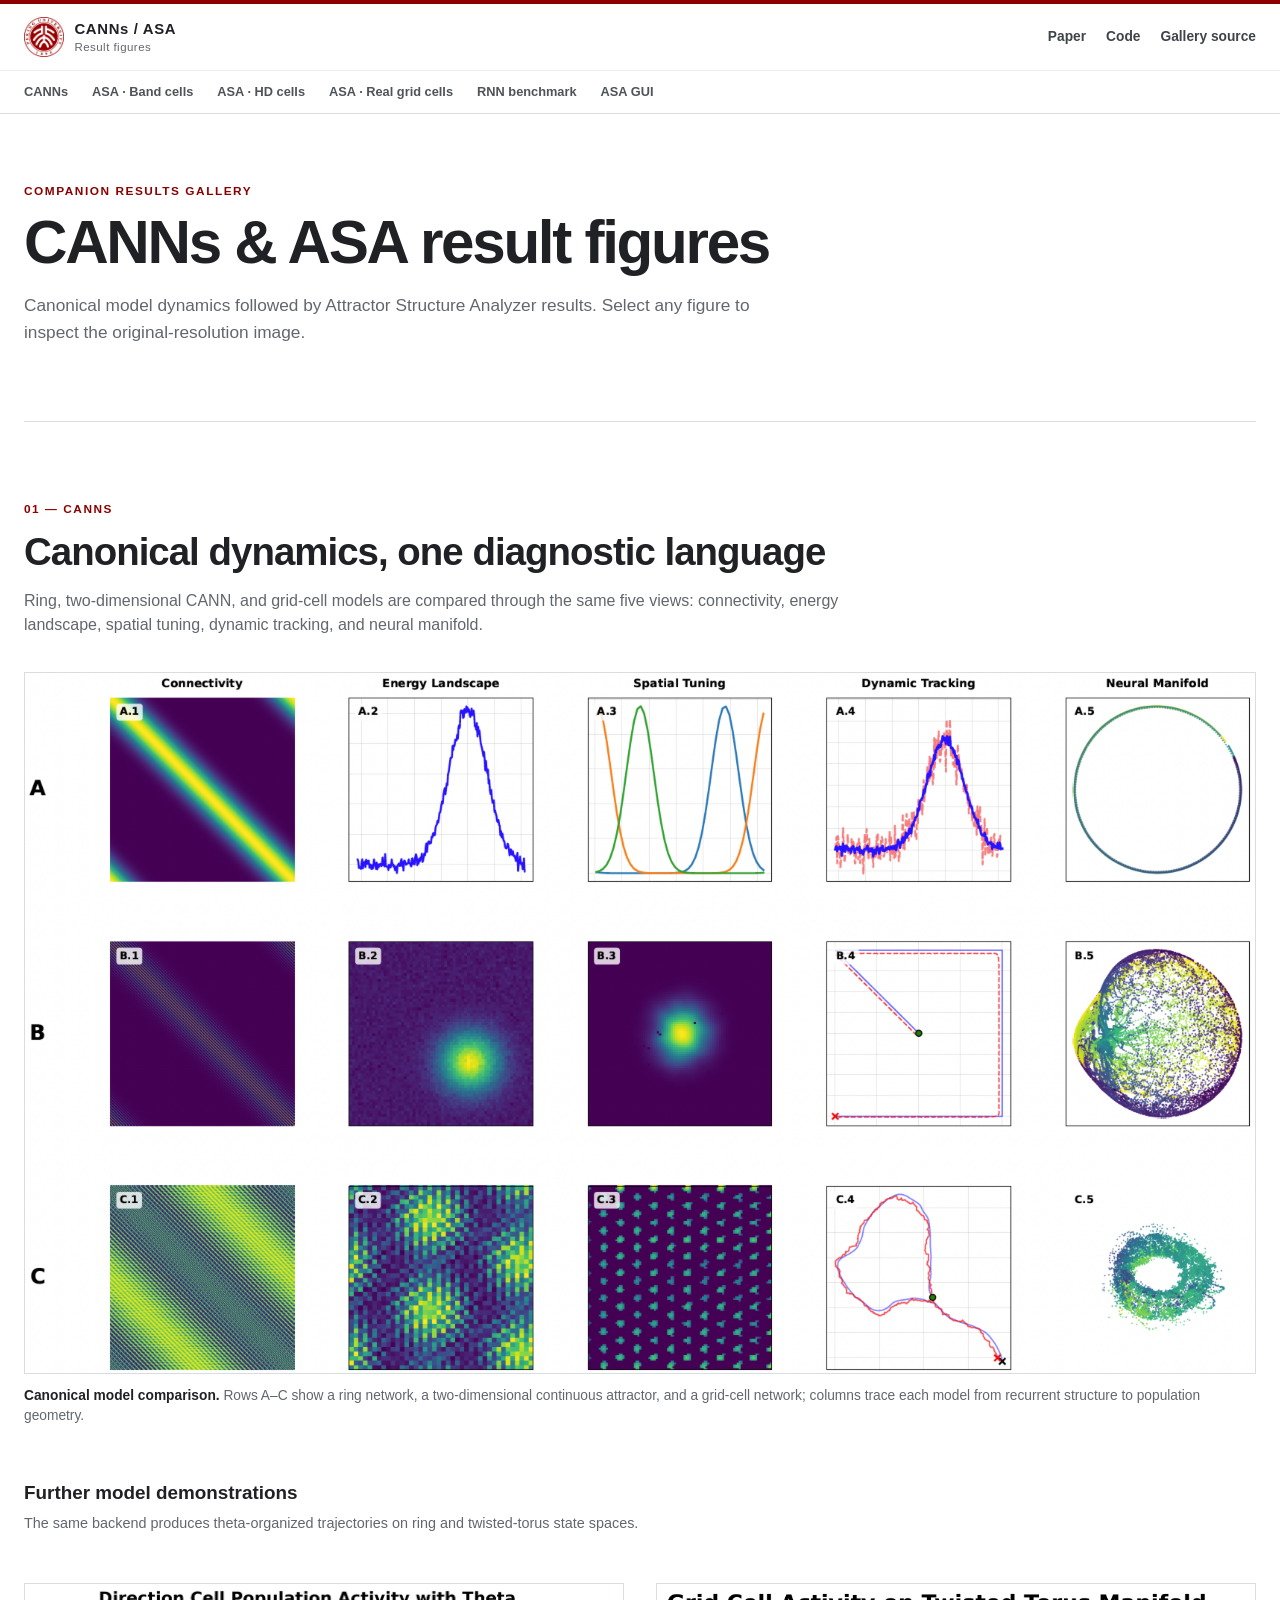
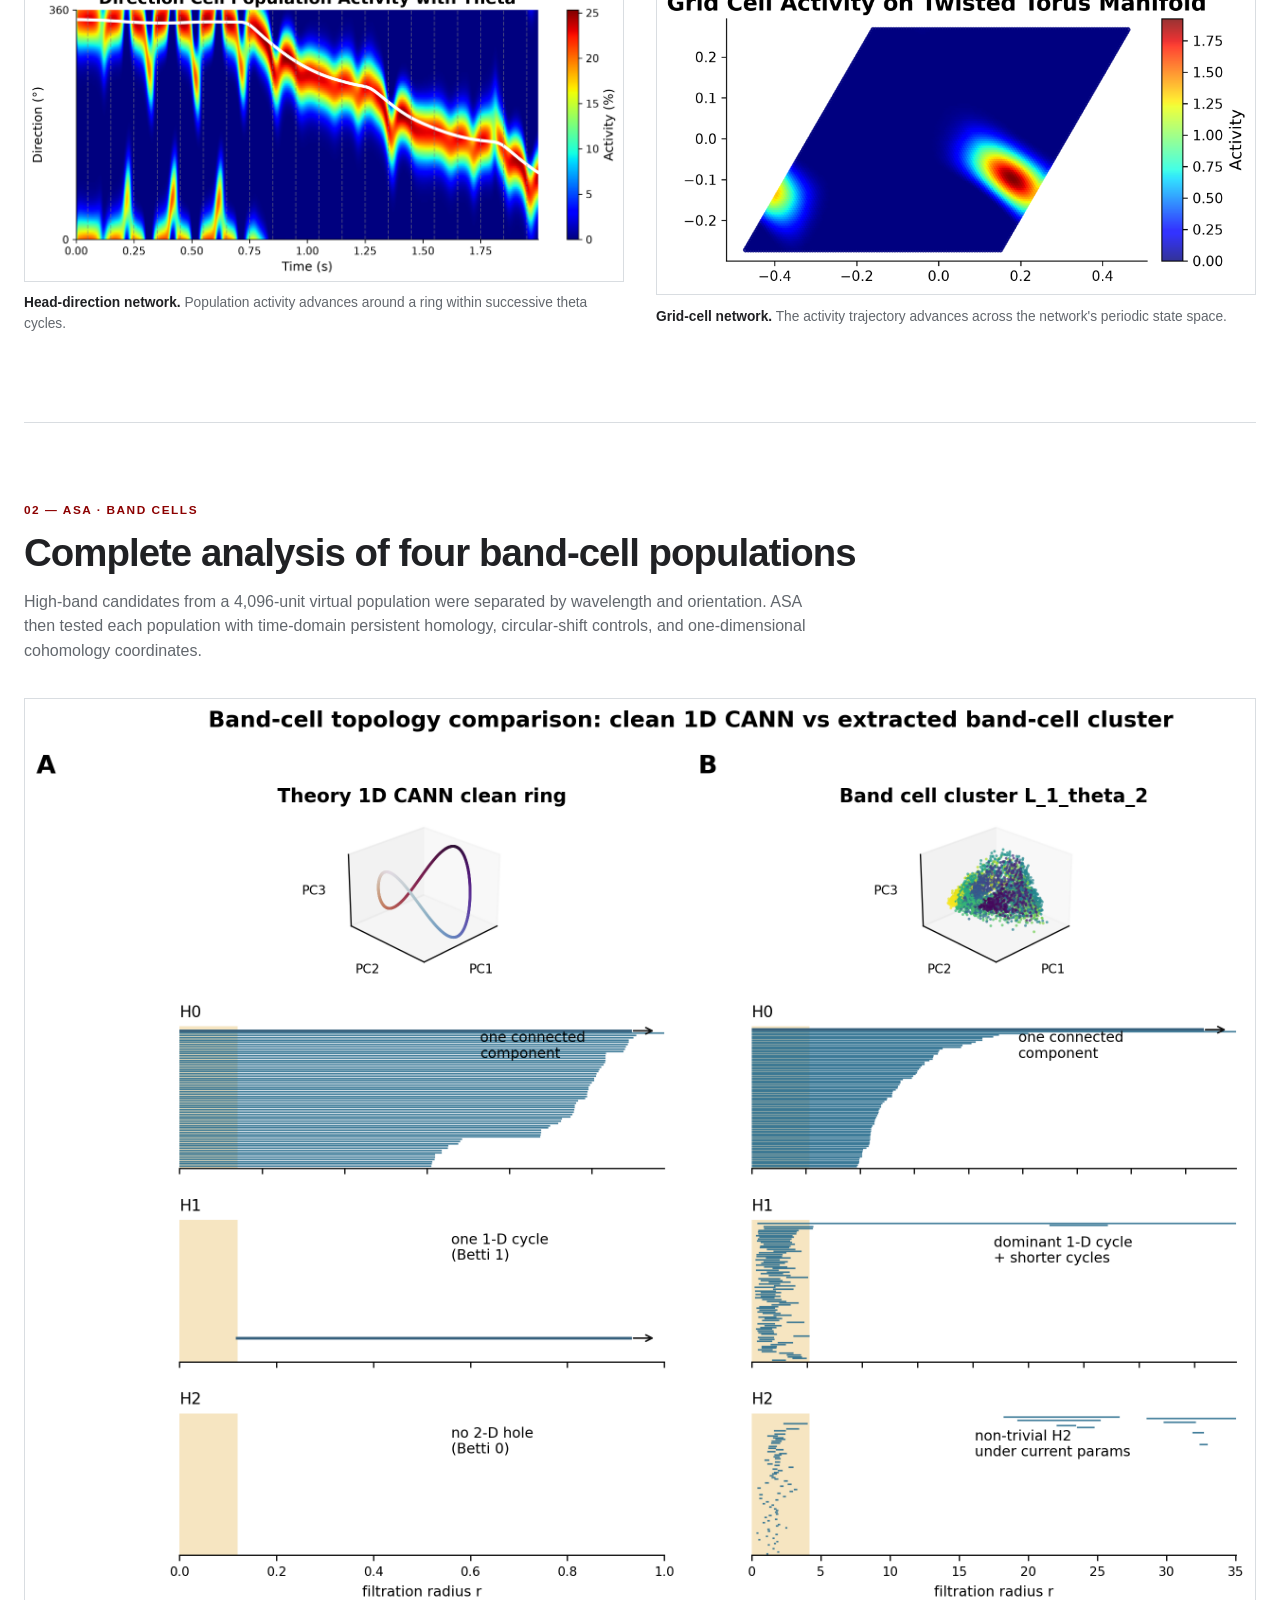
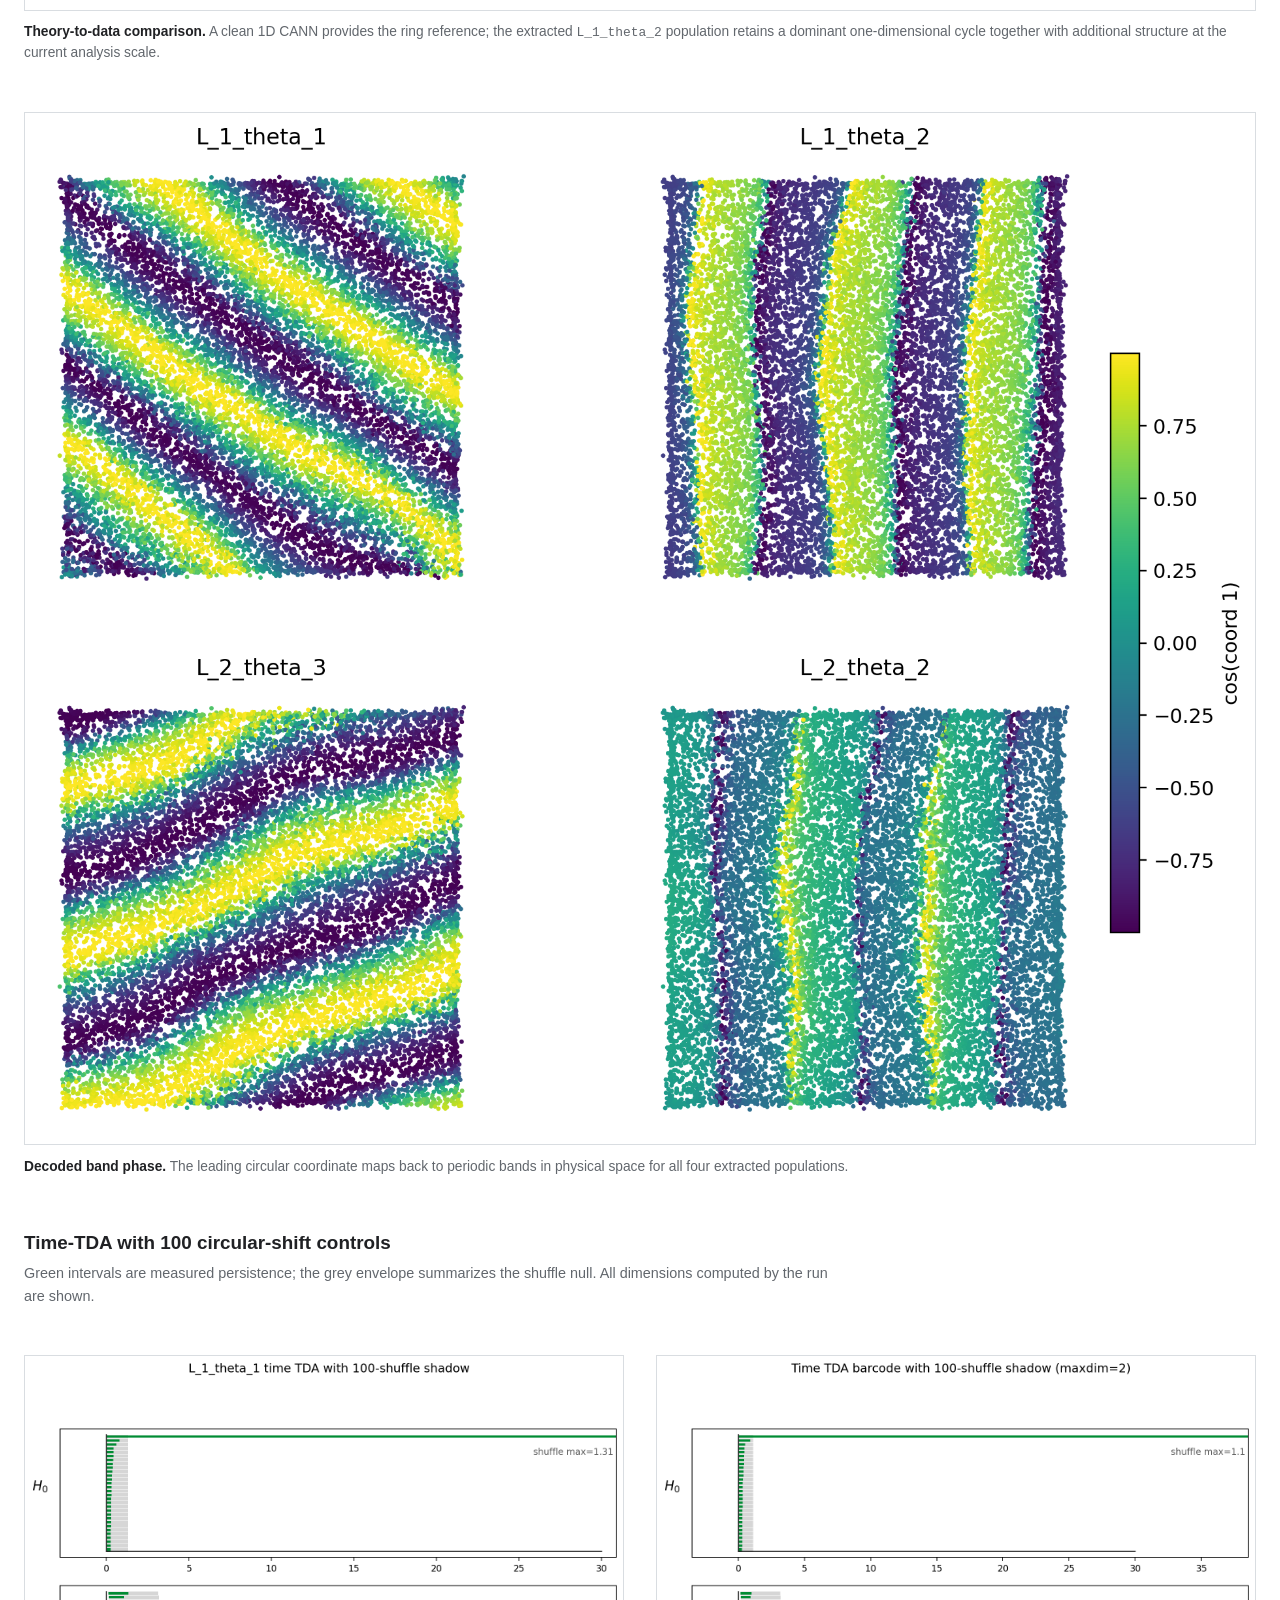
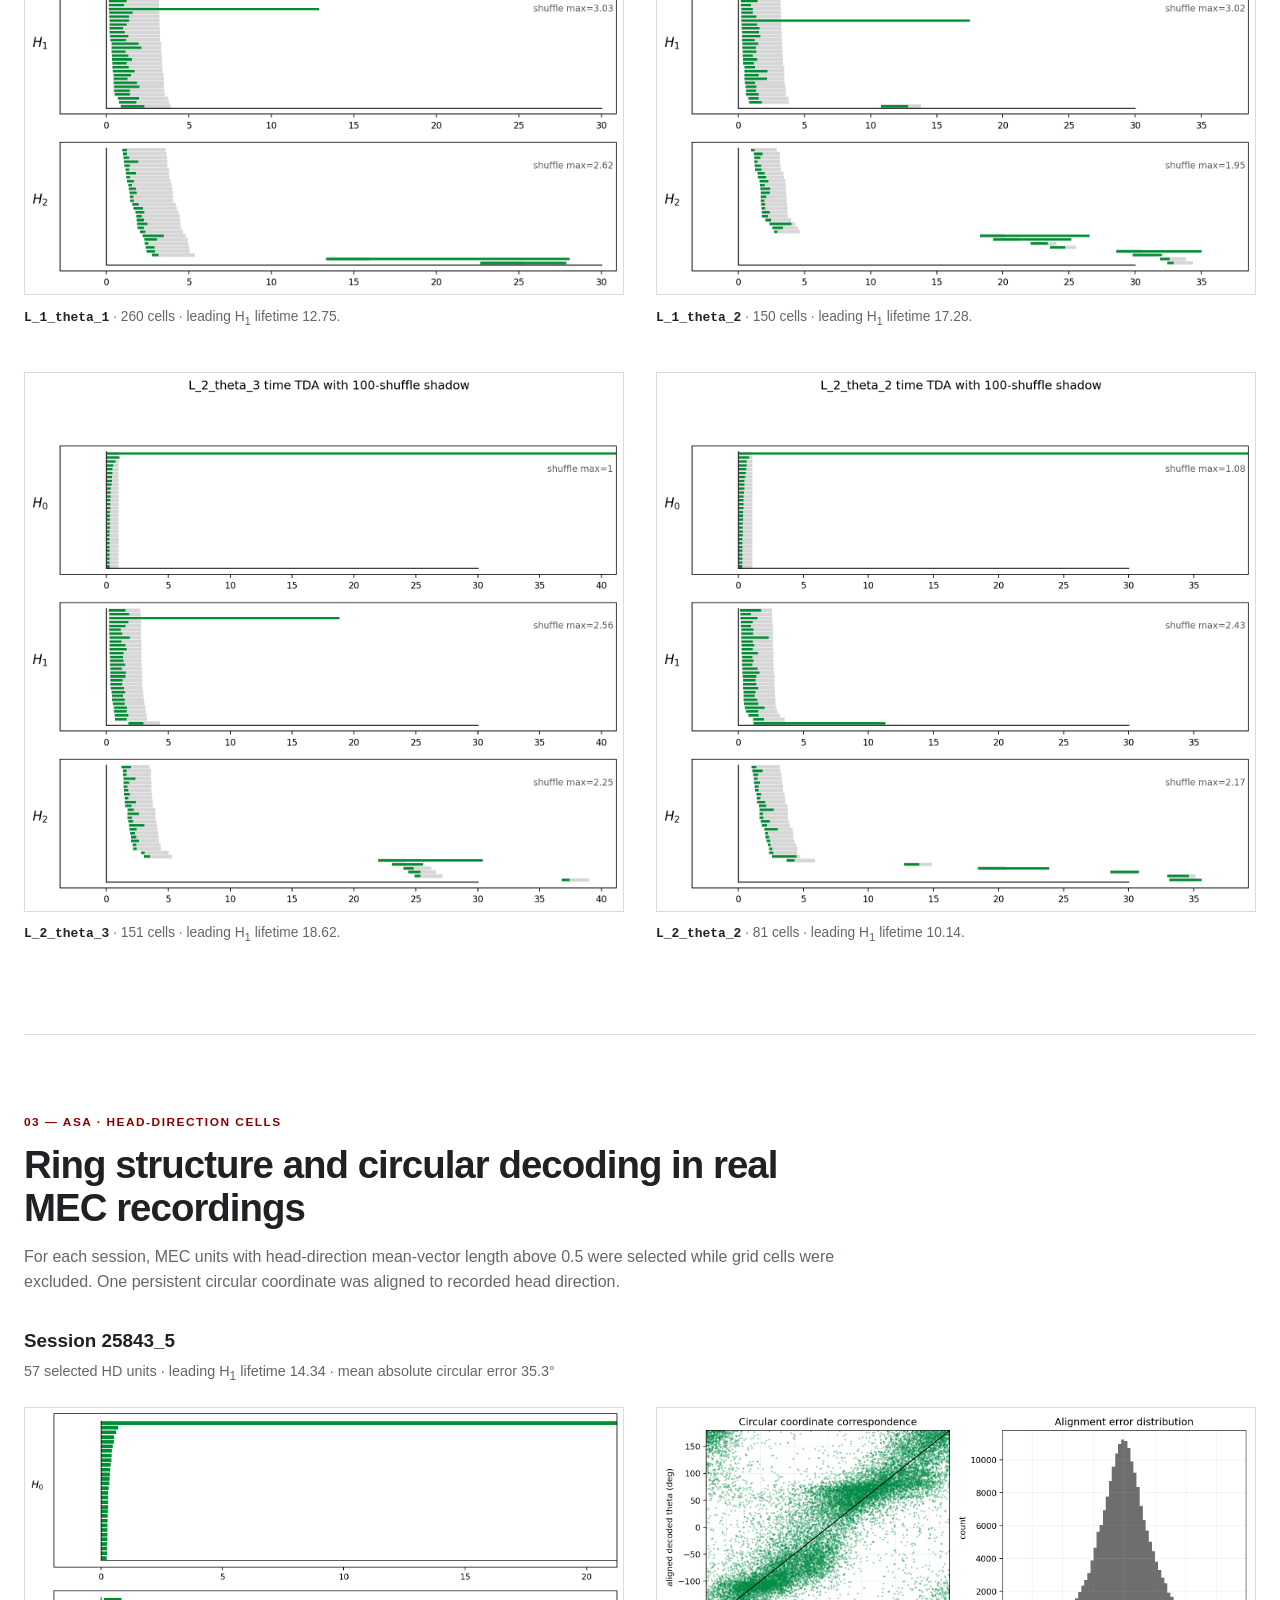
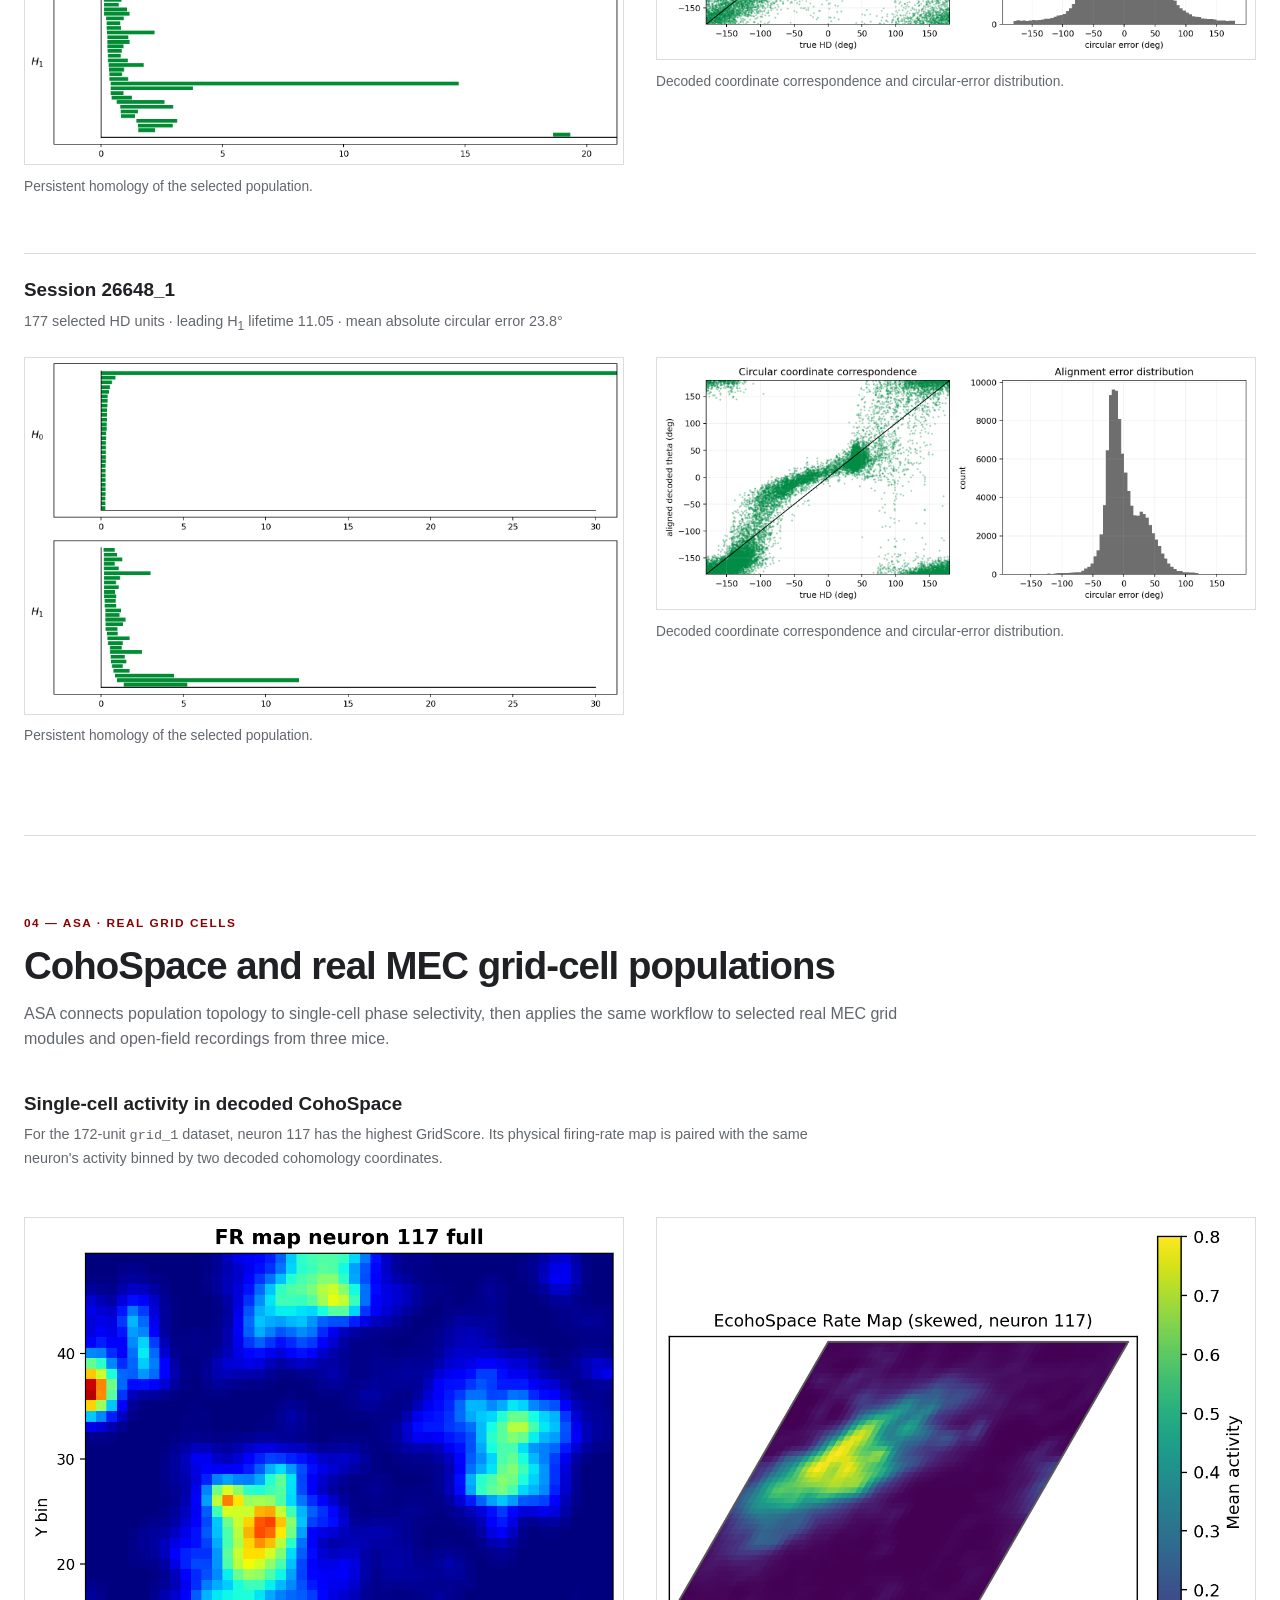
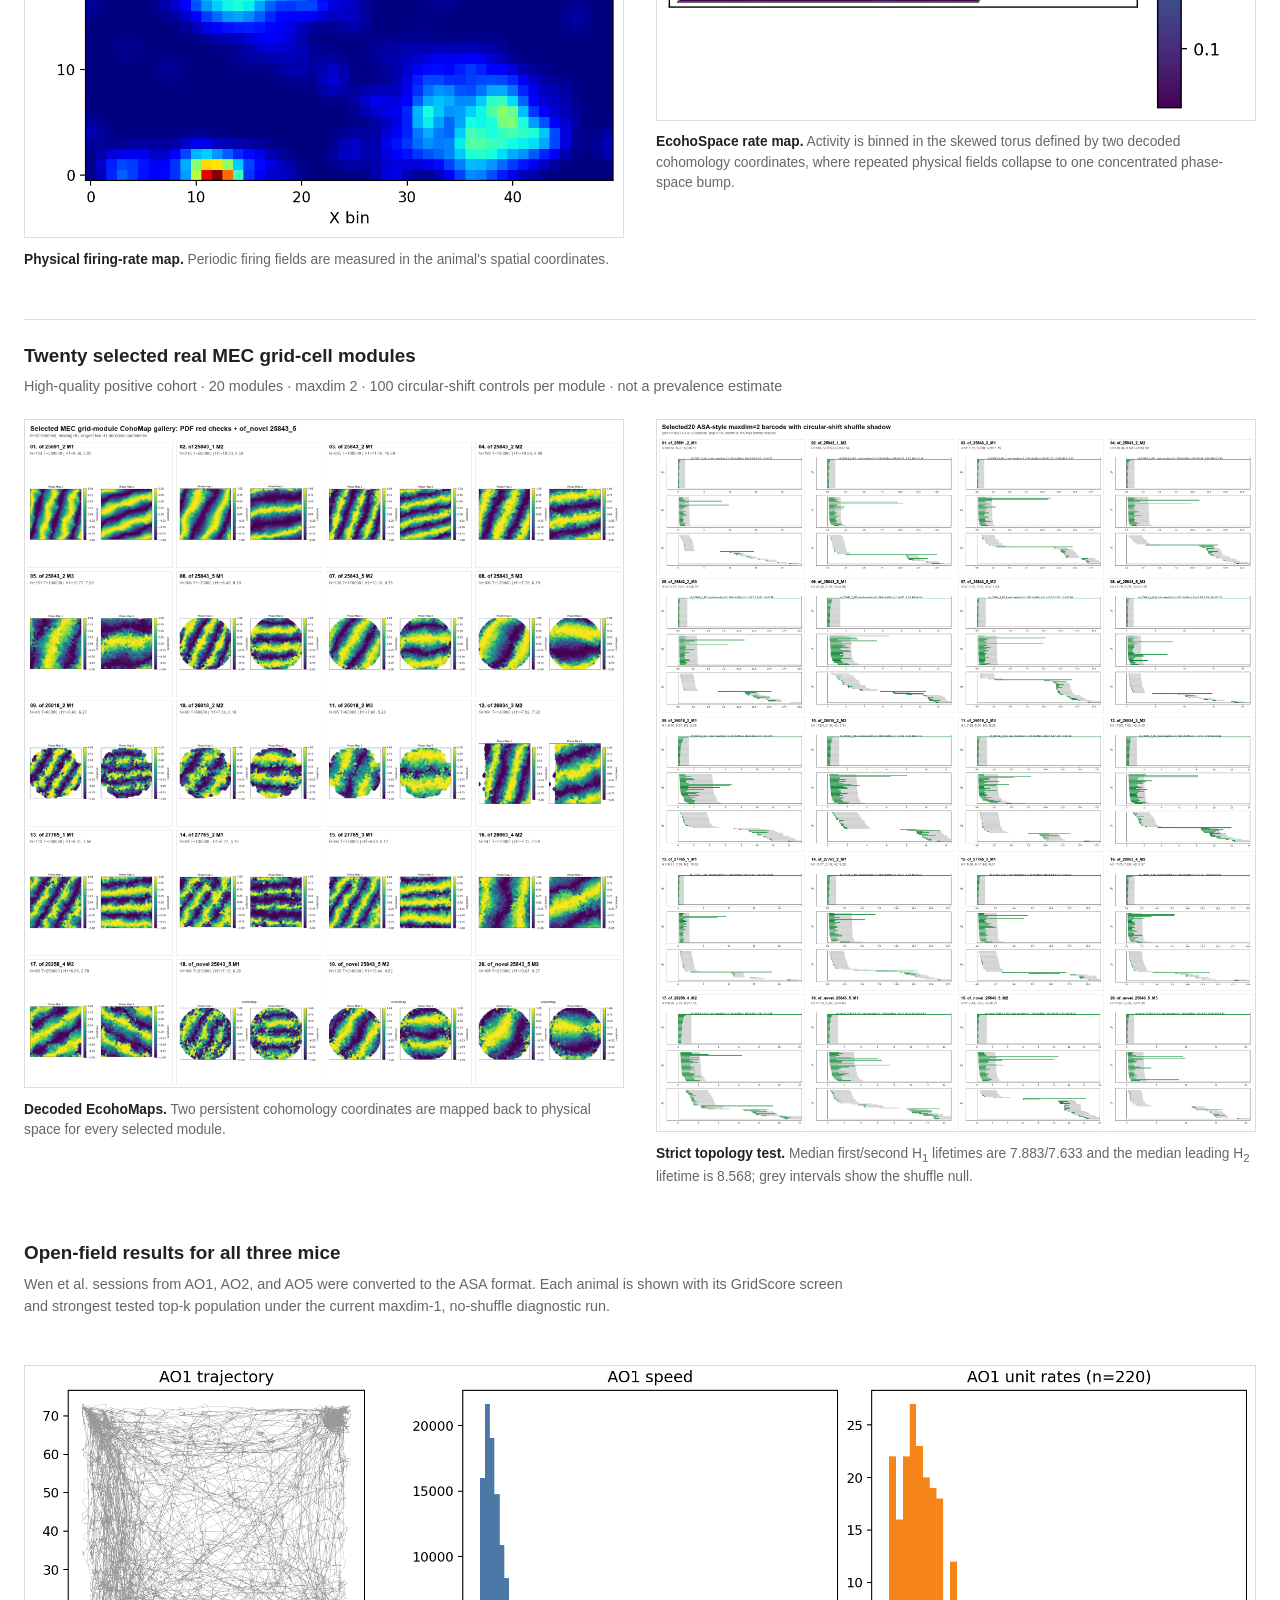
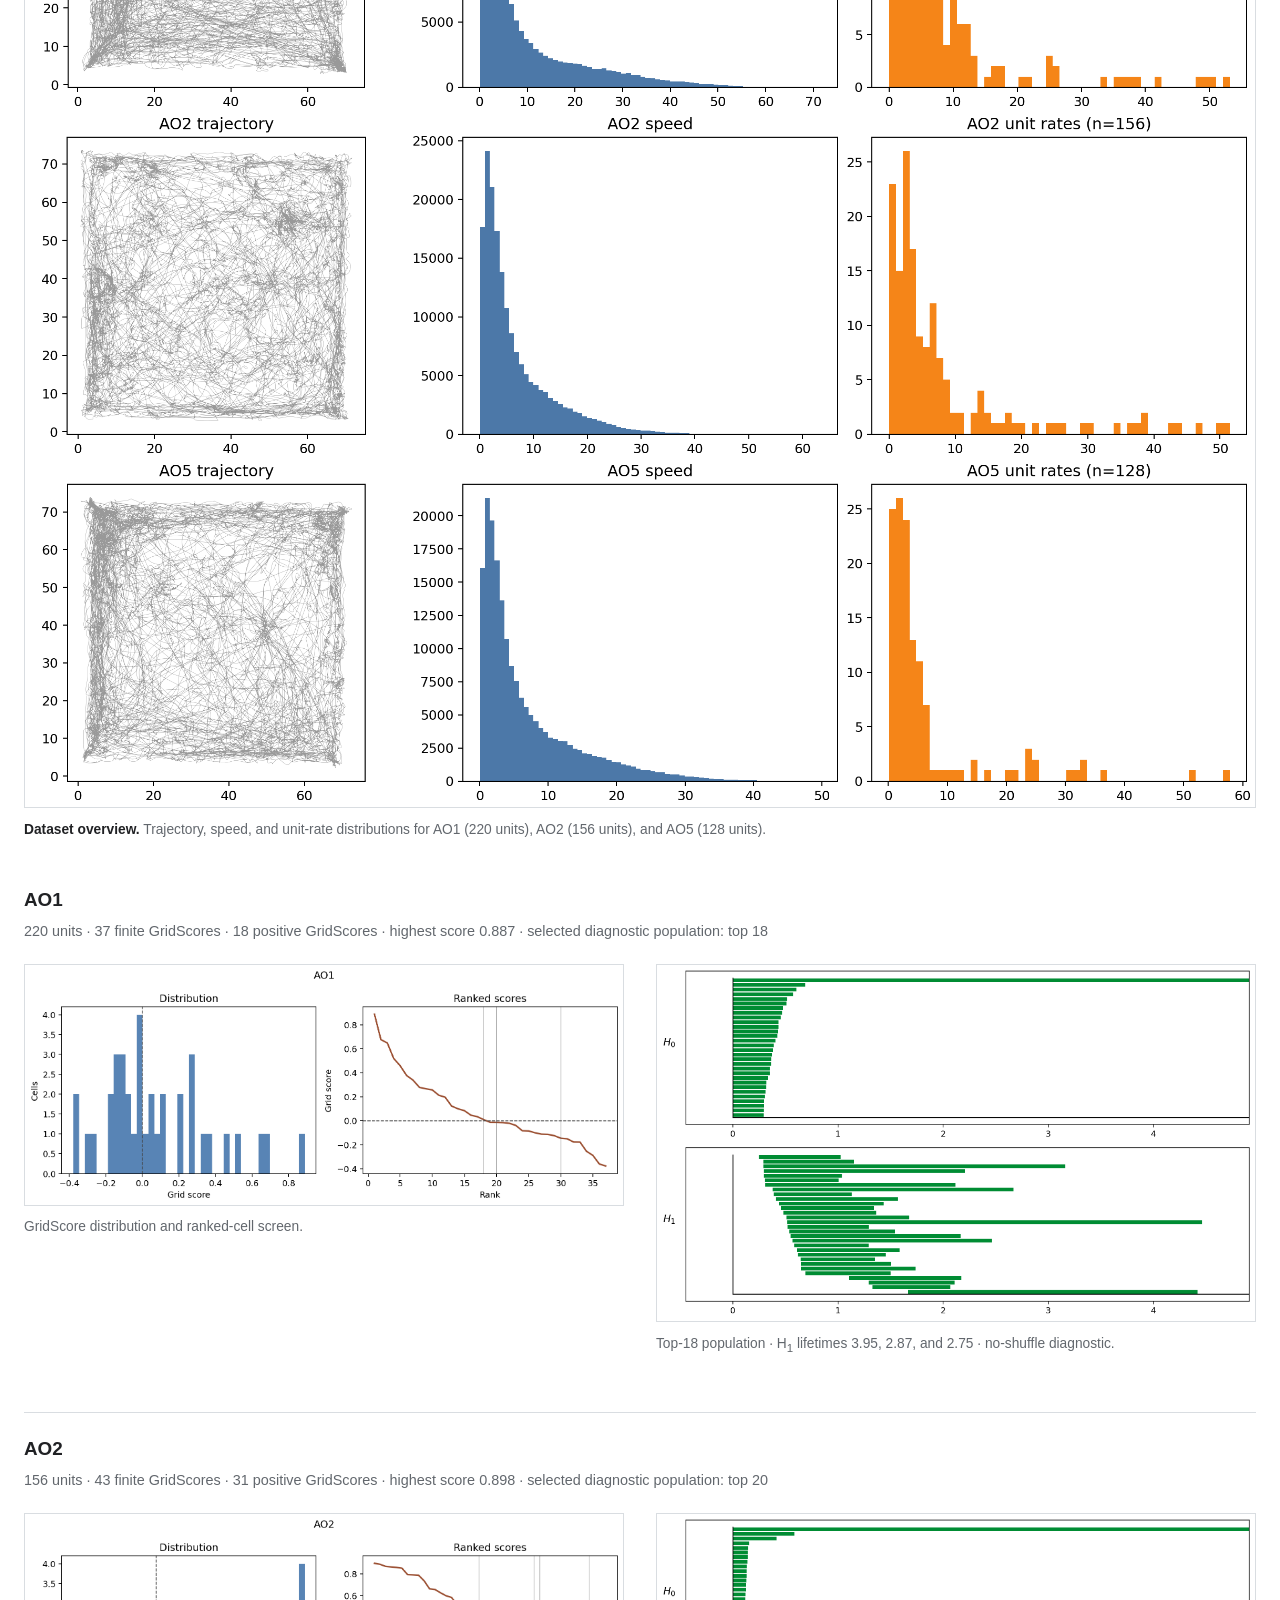
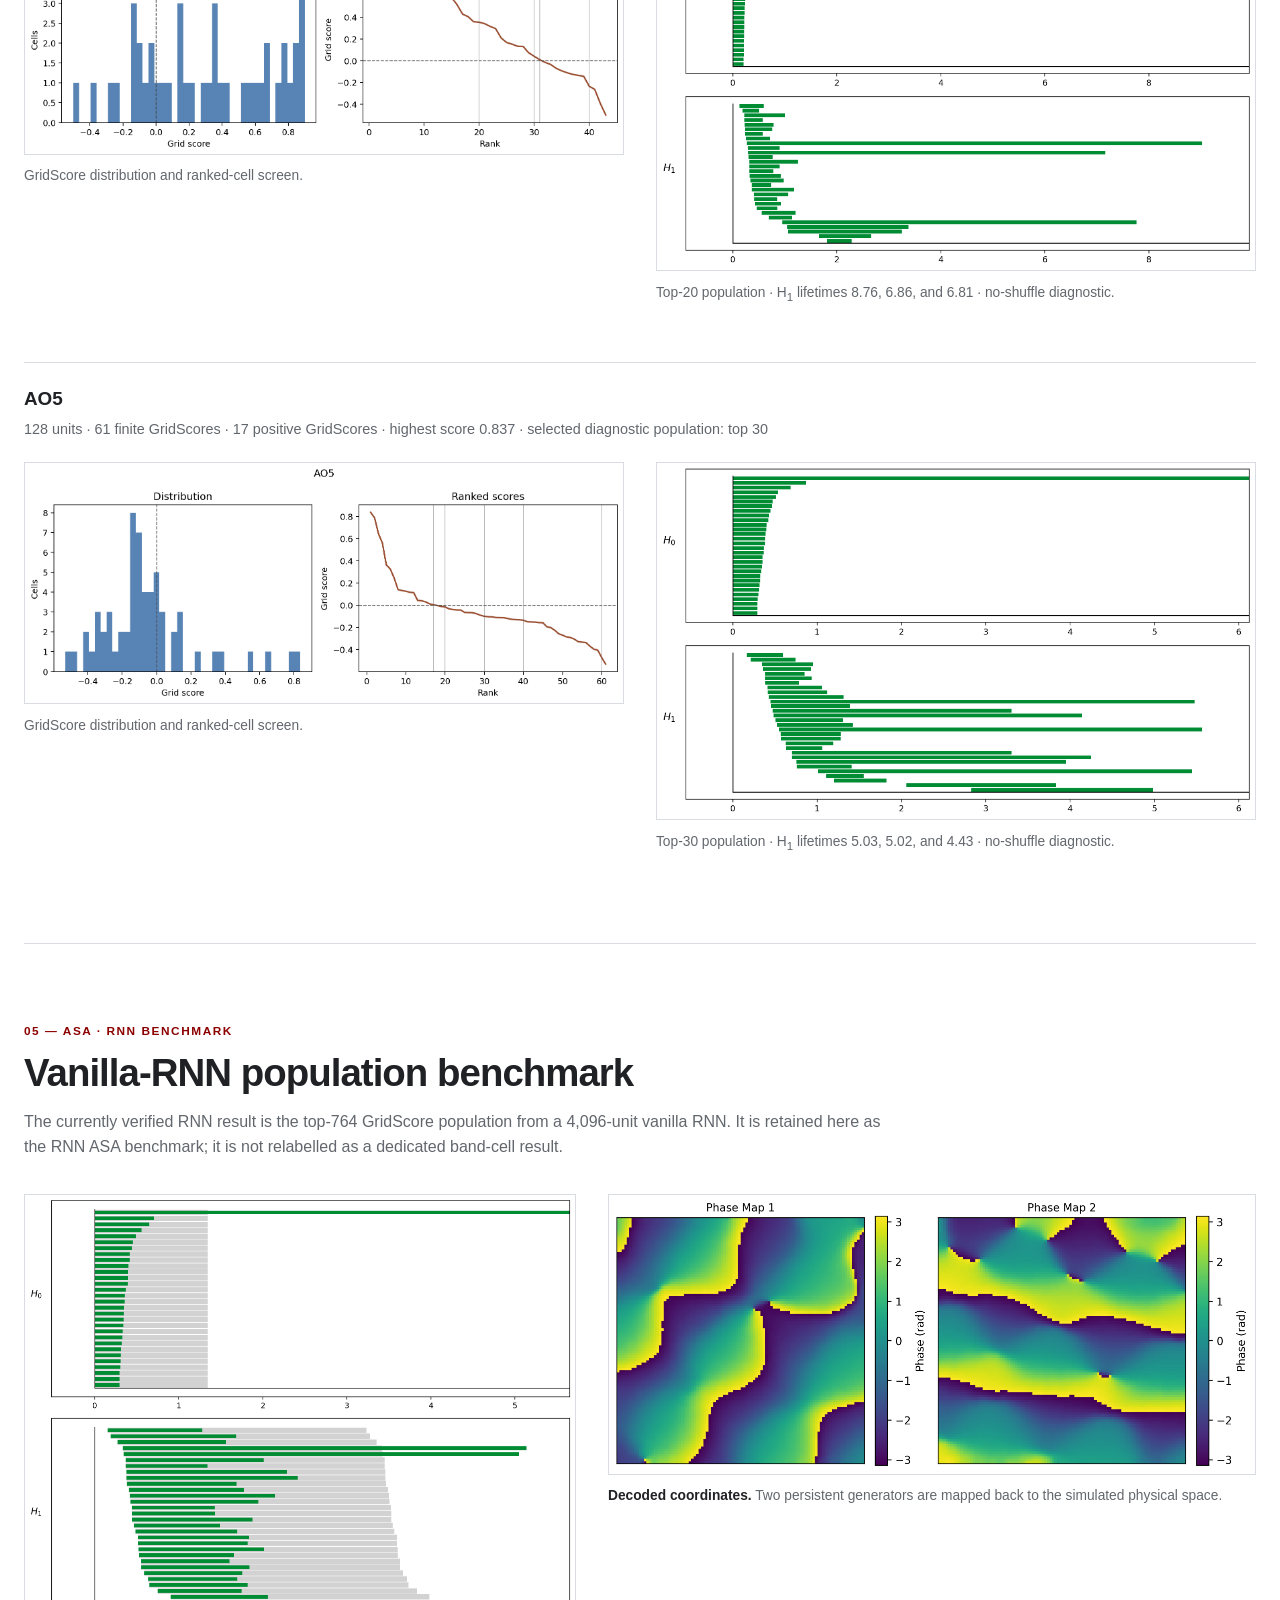
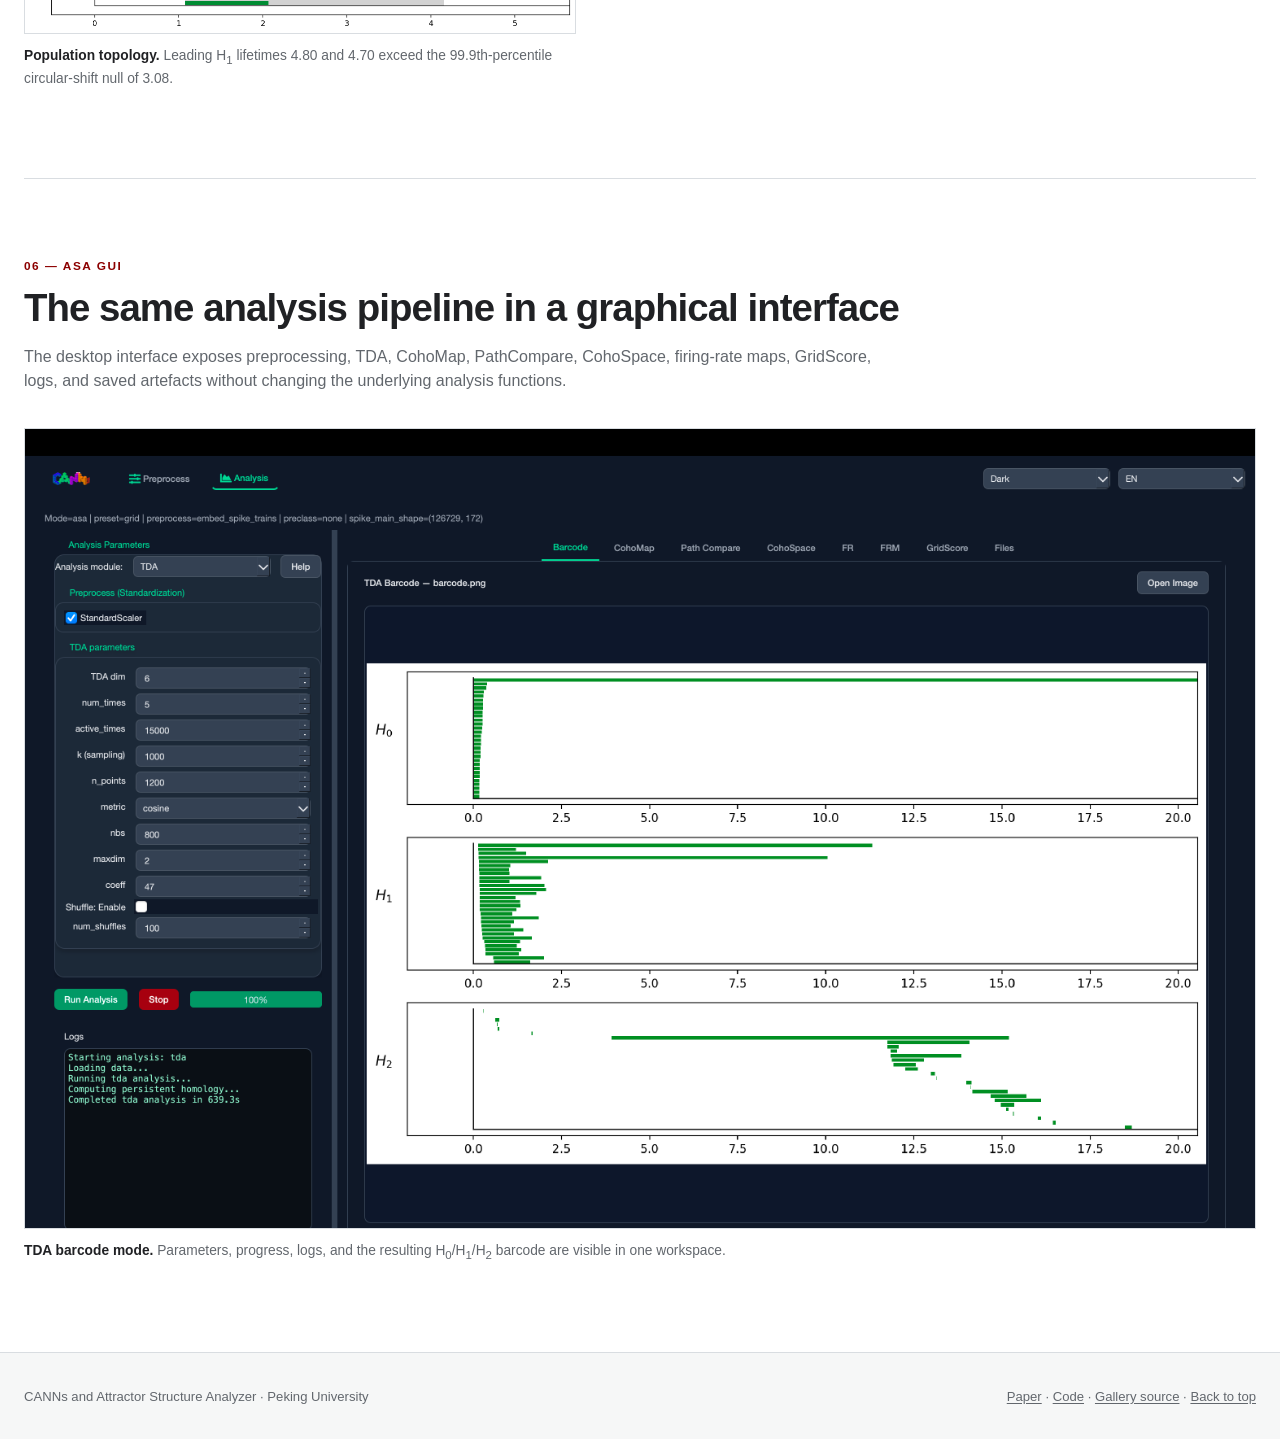
==== commit 8738cbe2: "Redesign CANNs and ASA results gallery" ====
--- a/index.html
+++ b/index.html
@@ -3,14 +3,15 @@
 <head>
   <meta charset="utf-8">
   <meta name="viewport" content="width=device-width, initial-scale=1">
-  <meta name="description" content="Result figures and reproducibility resources for CANNs: A Toolkit for Continuous Attractor Research.">
-  <meta name="theme-color" content="#8c0000">
+  <meta name="description" content="Full-resolution CANNs and Attractor Structure Analyzer result figures.">
+  <meta name="theme-color" content="#ffffff">
   <meta property="og:type" content="website">
-  <meta property="og:title" content="CANNs — Results Gallery">
-  <meta property="og:description" content="Simulation, benchmark, and neural-recording results for CANNs: A Toolkit for Continuous Attractor Research.">
+  <meta property="og:title" content="CANNs &amp; ASA — Result Figures">
+  <meta property="og:description" content="Canonical CANN dynamics and ASA analyses of band, head-direction, mouse grid-cell, and RNN populations.">
   <meta property="og:url" content="https://airs702.github.io/canns-results/">
+  <meta property="og:image" content="https://airs702.github.io/canns-results/assets/results/canns/canonical_dynamics.png">
   <link rel="canonical" href="https://airs702.github.io/canns-results/">
-  <title>CANNs — Results Gallery</title>
+  <title>CANNs &amp; ASA — Result Figures</title>
   <link rel="stylesheet" href="styles.css">
   <script src="script.js" defer></script>
 </head>
@@ -18,348 +19,362 @@
   <a class="skip-link" href="#results">Skip to results</a>
 
   <header class="site-header">
-    <div class="header-rule"></div>
-    <div class="wrap identity">
-      <a class="pku-mark" href="https://www.pku.edu.cn/" aria-label="Peking University">
-        <img src="assets/brand/pku_seal.png" alt="" width="72" height="72">
-        <span>Peking University</span>
+    <div class="topbar wrap">
+      <a class="brand" href="#top" aria-label="CANNs and ASA result figures">
+        <img src="assets/brand/pku_seal.png" alt="" width="40" height="40">
+        <span>
+          <strong>CANNs / ASA</strong>
+          <small>Result figures</small>
+        </span>
       </a>
-      <nav class="top-nav" aria-label="Primary navigation">
-        <a href="#overview">Overview</a>
-        <a href="#models">Models</a>
-        <a href="#simulations">Simulations</a>
-        <a href="#recordings">Recordings</a>
-        <a href="#resources">Resources</a>
+      <nav class="project-links" aria-label="Project links">
+        <a href="https://arxiv.org/abs/2606.27783">Paper</a>
+        <a href="https://github.com/Routhleck/canns">Code</a>
+        <a href="https://github.com/Airs702/canns-results">Gallery source</a>
       </nav>
     </div>
+    <nav class="section-nav" aria-label="Result sections">
+      <div class="wrap nav-scroll">
+        <a href="#canns">CANNs</a>
+        <a href="#asa-band">ASA · Band cells</a>
+        <a href="#asa-hd">ASA · HD cells</a>
+        <a href="#asa-grid">ASA · Real grid cells</a>
+        <a href="#asa-rnn">RNN benchmark</a>
+        <a href="#asa-gui">ASA GUI</a>
+      </div>
+    </nav>
   </header>
 
-  <main>
-    <section class="hero" id="overview">
-      <div class="wrap hero-grid">
-        <div class="hero-copy">
-          <p class="eyebrow">Companion results gallery · CANNs</p>
-          <h1>A toolkit for continuous attractor research</h1>
-          <p class="subtitle">From mechanistic models to topological tests of neural population dynamics</p>
-          <p class="authors">Sichao He<sup>†</sup>, Aiersi Tuerhong<sup>†</sup>, Shangjun She, Tianhao Chu, Yuling Wu, Junfeng Zuo, and Si Wu<sup>*</sup></p>
-          <p class="affiliation">Peking University · Chongqing University · <sup>†</sup>Equal contribution · <sup>*</sup>Correspondence</p>
-          <div class="link-row" aria-label="Project links">
-            <a class="primary-link" href="https://arxiv.org/abs/2606.27783">Read the paper</a>
-            <a href="https://github.com/Routhleck/canns">Source code</a>
-            <a href="#results">Browse results</a>
-          </div>
-        </div>
-        <aside class="main-point" aria-label="Main result">
-          <p class="label">Main point</p>
-          <p><strong>CANNs links mechanism to measurement.</strong> Standardized continuous-attractor models, Rust-accelerated simulation, and topology-aware analysis connect predicted ring and torus geometry to real neural recordings in one reproducible workflow.</p>
-        </aside>
-      </div>
-    </section>
-
-    <section class="summary-band" aria-label="Study summary">
-      <div class="wrap summary-grid">
-        <div>
-          <span class="summary-number">≈700×</span>
-          <span class="summary-label">navigation-kernel acceleration at 10<sup>6</sup> steps</span>
-        </div>
-        <div>
-          <span class="summary-number">54</span>
-          <span class="summary-label">datasets in the persistent-homology benchmark</span>
-        </div>
-        <div>
-          <span class="summary-number">23.8°</span>
-          <span class="summary-label">mean absolute circular error in the MEC HD example</span>
-        </div>
-        <div>
-          <span class="summary-number">20/20</span>
-          <span class="summary-label">selected modules with negative score correlation</span>
-        </div>
-      </div>
-    </section>
-
-    <div class="wrap page-layout" id="results">
-      <aside class="contents" aria-label="Results contents">
-        <p class="contents-title">On this page</p>
-        <ol>
-          <li><a href="#models">Mechanism and geometry</a></li>
-          <li><a href="#simulations">Canonical simulations</a></li>
-          <li><a href="#performance">Measured performance</a></li>
-          <li><a href="#recordings">Neural recordings</a></li>
-          <li><a href="#resources">Reproducibility</a></li>
-        </ol>
-        <p class="contents-note">Select any figure to inspect the full-resolution result.</p>
-      </aside>
-
-      <div class="results-column">
-        <section class="result-section" id="models">
-          <div class="section-heading">
-            <p class="section-index">01 · Mechanism → geometry</p>
-            <h2>One backbone spans ring, torus, and grid codes</h2>
-            <p>Translation-invariant recurrence preserves a localized activity bump while one or two neutral phase directions encode a continuous variable. Each row below links a local network pattern to its population-level geometry.</p>
-          </div>
-
-          <div class="paired-results">
-            <figure class="result-figure">
-              <button class="image-button" type="button" data-full="assets/figures/ring_connectivity.png" data-caption="Periodic recurrent connectivity supports a localized activity bump on a one-dimensional ring.">
-                <img src="assets/figures/ring_connectivity.png" alt="Periodic recurrent connectivity matrix for the ring network" width="3600" height="3600" loading="lazy">
-              </button>
-              <figcaption><strong>Ring kernel.</strong> Periodic recurrent connectivity supports one neutral phase coordinate.</figcaption>
-            </figure>
-            <figure class="result-figure">
-              <button class="image-button" type="button" data-full="assets/figures/ring_manifold.png" data-caption="The moving bump traces an S¹ state manifold with one persistent H₁ generator.">
-                <img src="assets/figures/ring_manifold.png" alt="Circular S1 state manifold traced by ring-network activity" width="801" height="801" loading="lazy">
-              </button>
-              <figcaption><strong>S¹ state.</strong> The moving bump traces a ring with ideal signature (β<sub>0</sub>, β<sub>1</sub>, β<sub>2</sub>) = (1, 1, 0).</figcaption>
-            </figure>
-            <figure class="result-figure">
-              <button class="image-button" type="button" data-full="assets/figures/torus_bump.png" data-caption="A localized population bump moves across a two-dimensional periodic neural sheet.">
-                <img src="assets/figures/torus_bump.png" alt="Localized activity bump on a two-dimensional periodic neural sheet" width="871" height="871" loading="lazy">
-              </button>
-              <figcaption><strong>Two-dimensional CANN.</strong> A localized bump carries two periodic coordinates.</figcaption>
-            </figure>
-            <figure class="result-figure">
-              <button class="image-button" type="button" data-full="assets/figures/torus_manifold.png" data-caption="Two periodic bump coordinates generate a toroidal population manifold.">
-                <img src="assets/figures/torus_manifold.png" alt="Toroidal T2 population manifold" width="801" height="801" loading="lazy">
-              </button>
-              <figcaption><strong>T² state.</strong> Two H<sub>1</sub> generators together with compatible H<sub>2</sub> support distinguish a torus from two independent rings.</figcaption>
-            </figure>
-            <figure class="result-figure">
-              <button class="image-button" type="button" data-full="assets/figures/grid_tuning.png" data-caption="Repeated hexagonal fields are periodic images of compact phase preferences.">
-                <img src="assets/figures/grid_tuning.png" alt="Periodic hexagonal grid-cell tuning pattern" width="871" height="871" loading="lazy">
-              </button>
-              <figcaption><strong>Grid tuning.</strong> Repeated hexagonal fields appear in physical space.</figcaption>
-            </figure>
-            <figure class="result-figure">
-              <button class="image-button" type="button" data-full="assets/figures/grid_manifold.png" data-caption="Grid-cell population activity forms a compact toroidal manifold.">
-                <img src="assets/figures/grid_manifold.png" alt="Toroidal manifold recovered from a grid-cell population" width="579" height="508" loading="lazy">
-              </button>
-              <figcaption><strong>Grid torus.</strong> The repeated fields are periodic images of a compact toroidal phase preference.</figcaption>
-            </figure>
-          </div>
-
-          <div class="method-note">
-            <strong>Analysis rule.</strong> Maximum homology dimension 1 tests a ring; dimension 2 tests the toroidal cavity. Shuffle nulls guard against finite-sampling artefacts. A tuning map alone does not establish topology.
+  <main class="gallery wrap" id="results" tabindex="-1">
+    <header class="gallery-intro" id="top">
+      <p class="kicker">Companion results gallery</p>
+      <h1>CANNs &amp; ASA result figures</h1>
+      <p>Canonical model dynamics followed by Attractor Structure Analyzer results. Select any figure to inspect the original-resolution image.</p>
+    </header>
+
+    <section class="gallery-section" id="canns" aria-labelledby="canns-title">
+      <header class="section-head">
+        <p class="section-label">01 — CANNs</p>
+        <h2 id="canns-title">Canonical dynamics, one diagnostic language</h2>
+        <p>Ring, two-dimensional CANN, and grid-cell models are compared through the same five views: connectivity, energy landscape, spatial tuning, dynamic tracking, and neural manifold.</p>
+      </header>
+
+      <div class="figure-stack">
+        <figure class="gallery-figure">
+          <button class="image-button" type="button" data-full="assets/results/canns/canonical_dynamics.png" data-caption="Canonical CANN dynamics: connectivity, energy landscape, spatial tuning, dynamic tracking, and neural manifold.">
+            <img src="assets/results/canns/canonical_dynamics.png" alt="Three-by-five comparison of ring, two-dimensional CANN, and grid-cell model dynamics" width="1650" height="939" fetchpriority="high">
+          </button>
+          <figcaption><strong>Canonical model comparison.</strong> Rows A–C show a ring network, a two-dimensional continuous attractor, and a grid-cell network; columns trace each model from recurrent structure to population geometry.</figcaption>
+        </figure>
+
+        <div class="subsection-head">
+          <h3>Further model demonstrations</h3>
+          <p>The same backend produces theta-organized trajectories on ring and twisted-torus state spaces.</p>
+        </div>
+        <div class="figure-grid two-up">
+          <figure class="gallery-figure">
+            <button class="image-button" type="button" data-full="assets/results/canns/theta_hd.png" data-caption="Theta-organized population activity in the head-direction ring model.">
+              <img src="assets/results/canns/theta_hd.png" alt="Theta-organized head-direction ring activity" width="2409" height="1197" loading="lazy" decoding="async">
+            </button>
+            <figcaption><strong>Head-direction network.</strong> Population activity advances around a ring within successive theta cycles.</figcaption>
+          </figure>
+          <figure class="gallery-figure">
+            <button class="image-button" type="button" data-full="assets/results/canns/theta_grid.png" data-caption="Theta-organized population activity in the grid-cell network.">
+              <img src="assets/results/canns/theta_grid.png" alt="Theta-organized grid-cell network activity" width="1820" height="946" loading="lazy" decoding="async">
+            </button>
+            <figcaption><strong>Grid-cell network.</strong> The activity trajectory advances across the network's periodic state space.</figcaption>
+          </figure>
+        </div>
+      </div>
+    </section>
+
+    <section class="gallery-section" id="asa-band" aria-labelledby="band-title">
+      <header class="section-head">
+        <p class="section-label">02 — ASA · Band cells</p>
+        <h2 id="band-title">Complete analysis of four band-cell populations</h2>
+        <p>High-band candidates from a 4,096-unit virtual population were separated by wavelength and orientation. ASA then tested each population with time-domain persistent homology, circular-shift controls, and one-dimensional cohomology coordinates.</p>
+      </header>
+
+      <div class="figure-stack">
+        <figure class="gallery-figure">
+          <button class="image-button" type="button" data-full="assets/results/band/theory_vs_band_cluster.png" data-caption="Topological comparison between a clean one-dimensional CANN and extracted band-cell cluster L_1_theta_2.">
+            <img src="assets/results/band/theory_vs_band_cluster.png" alt="Comparison of a clean one-dimensional CANN and an extracted band-cell cluster using point clouds and persistence barcodes" width="2598" height="1924" loading="lazy" decoding="async">
+          </button>
+          <figcaption><strong>Theory-to-data comparison.</strong> A clean 1D CANN provides the ring reference; the extracted <span class="mono">L_1_theta_2</span> population retains a dominant one-dimensional cycle together with additional structure at the current analysis scale.</figcaption>
+        </figure>
+
+        <figure class="gallery-figure">
+          <button class="image-button" type="button" data-full="assets/results/band/cohomap_all_clusters.png" data-caption="Decoded one-dimensional cohomology coordinate mapped over physical space for all four band-cell clusters.">
+            <img src="assets/results/band/cohomap_all_clusters.png" alt="Cohomology-coordinate maps for four band-cell clusters" width="1883" height="1579" loading="lazy" decoding="async">
+          </button>
+          <figcaption><strong>Decoded band phase.</strong> The leading circular coordinate maps back to periodic bands in physical space for all four extracted populations.</figcaption>
+        </figure>
+
+        <div class="subsection-head">
+          <h3>Time-TDA with 100 circular-shift controls</h3>
+          <p>Green intervals are measured persistence; the grey envelope summarizes the shuffle null. All dimensions computed by the run are shown.</p>
+        </div>
+        <div class="figure-grid barcode-grid">
+          <figure class="gallery-figure">
+            <button class="image-button" type="button" data-full="assets/results/band/barcode_L1_theta1.png" data-caption="Band cluster L_1_theta_1: 260 cells; leading H1 lifetime 12.75; 100 circular-shift controls.">
+              <img src="assets/results/band/barcode_L1_theta1.png" alt="Shuffle-controlled persistence barcode for band-cell cluster L 1 theta 1" width="1500" height="1350" loading="lazy" decoding="async">
+            </button>
+            <figcaption><strong><span class="mono">L_1_theta_1</span></strong> · 260 cells · leading H<sub>1</sub> lifetime 12.75.</figcaption>
+          </figure>
+          <figure class="gallery-figure">
+            <button class="image-button" type="button" data-full="assets/results/band/barcode_L1_theta2.png" data-caption="Band cluster L_1_theta_2: 150 cells; leading H1 lifetime 17.28; 100 circular-shift controls.">
+              <img src="assets/results/band/barcode_L1_theta2.png" alt="Shuffle-controlled persistence barcode for band-cell cluster L 1 theta 2" width="1500" height="1350" loading="lazy" decoding="async">
+            </button>
+            <figcaption><strong><span class="mono">L_1_theta_2</span></strong> · 150 cells · leading H<sub>1</sub> lifetime 17.28.</figcaption>
+          </figure>
+          <figure class="gallery-figure">
+            <button class="image-button" type="button" data-full="assets/results/band/barcode_L2_theta3.png" data-caption="Band cluster L_2_theta_3: 151 cells; leading H1 lifetime 18.62; 100 circular-shift controls.">
+              <img src="assets/results/band/barcode_L2_theta3.png" alt="Shuffle-controlled persistence barcode for band-cell cluster L 2 theta 3" width="1500" height="1350" loading="lazy" decoding="async">
+            </button>
+            <figcaption><strong><span class="mono">L_2_theta_3</span></strong> · 151 cells · leading H<sub>1</sub> lifetime 18.62.</figcaption>
+          </figure>
+          <figure class="gallery-figure">
+            <button class="image-button" type="button" data-full="assets/results/band/barcode_L2_theta2.png" data-caption="Band cluster L_2_theta_2: 81 cells; leading H1 lifetime 10.14; 100 circular-shift controls.">
+              <img src="assets/results/band/barcode_L2_theta2.png" alt="Shuffle-controlled persistence barcode for band-cell cluster L 2 theta 2" width="1500" height="1350" loading="lazy" decoding="async">
+            </button>
+            <figcaption><strong><span class="mono">L_2_theta_2</span></strong> · 81 cells · leading H<sub>1</sub> lifetime 10.14.</figcaption>
+          </figure>
+        </div>
+      </div>
+    </section>
+
+    <section class="gallery-section" id="asa-hd" aria-labelledby="hd-title">
+      <header class="section-head">
+        <p class="section-label">03 — ASA · Head-direction cells</p>
+        <h2 id="hd-title">Ring structure and circular decoding in real MEC recordings</h2>
+        <p>For each session, MEC units with head-direction mean-vector length above 0.5 were selected while grid cells were excluded. One persistent circular coordinate was aligned to recorded head direction.</p>
+      </header>
+
+      <div class="dataset-stack">
+        <section class="dataset-group" aria-labelledby="hd-25843-title">
+          <header class="dataset-head">
+            <h3 id="hd-25843-title">Session 25843_5</h3>
+            <p>57 selected HD units · leading H<sub>1</sub> lifetime 14.34 · mean absolute circular error 35.3°</p>
+          </header>
+          <div class="figure-grid two-up">
+            <figure class="gallery-figure">
+              <button class="image-button" type="button" data-full="assets/results/hd/25843_5_barcode.png" data-caption="Persistent homology for the 57-unit HD-cell subset from session 25843_5.">
+                <img src="assets/results/hd/25843_5_barcode.png" alt="Persistence barcode for head-direction session 25843 5" width="1781" height="1060" loading="lazy" decoding="async">
+              </button>
+              <figcaption>Persistent homology of the selected population.</figcaption>
+            </figure>
+            <figure class="gallery-figure">
+              <button class="image-button" type="button" data-full="assets/results/hd/25843_5_decode.png" data-caption="Decoded circular coordinate versus recorded head direction for session 25843_5.">
+                <img src="assets/results/hd/25843_5_decode.png" alt="Decoded circular coordinate and alignment error for session 25843 5" width="1800" height="756" loading="lazy" decoding="async">
+              </button>
+              <figcaption>Decoded coordinate correspondence and circular-error distribution.</figcaption>
+            </figure>
           </div>
         </section>
 
-        <section class="result-section" id="simulations">
-          <div class="section-heading">
-            <p class="section-index">02 · Reproducibility baselines</p>
-            <h2>Canonical computations share one backend</h2>
-            <p>Head-direction, grid, and place networks use the same velocity-modulated theta drive while respecting their task-specific geometry.</p>
-          </div>
-
-          <div class="wide-result">
-            <div class="result-text">
-              <h3>Theta phase organizes internal trajectories</h3>
-              <p>Within each cycle, activity sweeps around a ring or across a twisted torus. In the place-cell model, geodesic coupling follows accessible T-maze corridors instead of crossing walls.</p>
-              <ul>
-                <li>100 ms cycles repeatedly advance and reset the active sequence.</li>
-                <li>Velocity modulation creates task-specific sweeps with a shared implementation.</li>
-                <li>At the T-maze junction, slowing and turning reorganize the sequence.</li>
-              </ul>
-            </div>
-            <div class="duo-results">
-              <figure class="result-figure">
-                <button class="image-button" type="button" data-full="assets/figures/theta_hd.png" data-caption="Theta-modulated activity sweeps around the head-direction ring.">
-                  <img src="assets/figures/theta_hd.png" alt="Head-direction activity organized by theta phase" width="2409" height="1197" loading="lazy">
-                </button>
-                <figcaption><strong>Head direction.</strong> Theta-modulated activity sweeps around the ring.</figcaption>
-              </figure>
-              <figure class="result-figure">
-                <button class="image-button" type="button" data-full="assets/figures/theta_grid.png" data-caption="Theta-modulated grid-cell activity advances across a twisted torus.">
-                  <img src="assets/figures/theta_grid.png" alt="Grid-cell activity sweeping across a twisted torus" width="1820" height="946" loading="lazy">
-                </button>
-                <figcaption><strong>Grid network.</strong> Population activity advances across a twisted torus.</figcaption>
-              </figure>
-            </div>
-          </div>
-
-          <figure class="result-figure full-width">
-            <button class="image-button" type="button" data-full="assets/figures/theta_place.png" data-caption="Place-cell population raster during a fixed-seed three-second T-maze traversal.">
-              <img src="assets/figures/theta_place.png" alt="Place-cell population activity raster during a T-maze traversal" width="2792" height="1769" loading="lazy">
-            </button>
-            <figcaption><strong>Place-cell population raster.</strong> Rows are neurons, time runs left to right, and color denotes activity during a fixed-seed 3 s T-maze traversal. Fine diagonal ridges report repeated within-cycle advancement and reset.</figcaption>
-          </figure>
-
-          <div class="subsection">
-            <h3>Hierarchical path integration yields multiscale codes</h3>
-            <p>Five grid modules drive a shared 30 × 30 place-cell readout over a 5 × 5 m arena, producing oriented bands, module-specific grid scales, and localized fields from one velocity input.</p>
-            <div class="triptych-results">
-              <figure class="result-figure">
-                <button class="image-button" type="button" data-full="assets/figures/hier_trajectory.png" data-caption="Navigation trajectory used for hierarchical path integration.">
-                  <img src="assets/figures/hier_trajectory.png" alt="Navigation trajectory for hierarchical path integration" width="1800" height="1800" loading="lazy">
-                </button>
-                <figcaption>Navigation trajectory</figcaption>
-              </figure>
-              <figure class="result-figure">
-                <button class="image-button" type="button" data-full="assets/figures/hier_grid.png" data-caption="Grid-like field produced by a hierarchical path-integration module.">
-                  <img src="assets/figures/hier_grid.png" alt="Grid-like spatial field from hierarchical path integration" width="3540" height="3540" loading="lazy">
-                </button>
-                <figcaption>Grid-cell field</figcaption>
-              </figure>
-              <figure class="result-figure">
-                <button class="image-button" type="button" data-full="assets/figures/hier_band.png" data-caption="Oriented band field produced by a hierarchical path-integration module.">
-                  <img src="assets/figures/hier_band.png" alt="Oriented band-cell spatial field" width="3540" height="3540" loading="lazy">
-                </button>
-                <figcaption>Band-cell field</figcaption>
-              </figure>
-            </div>
-            <p class="evidence-boundary"><strong>Evidence boundary:</strong> these are fixed-seed, toolkit-author reproduction baselines within one shared backend—not independent confirmations of the original studies.</p>
+        <section class="dataset-group" aria-labelledby="hd-26648-title">
+          <header class="dataset-head">
+            <h3 id="hd-26648-title">Session 26648_1</h3>
+            <p>177 selected HD units · leading H<sub>1</sub> lifetime 11.05 · mean absolute circular error 23.8°</p>
+          </header>
+          <div class="figure-grid two-up">
+            <figure class="gallery-figure">
+              <button class="image-button" type="button" data-full="assets/results/hd/26648_1_barcode.png" data-caption="Persistent homology for the 177-unit HD-cell subset from session 26648_1.">
+                <img src="assets/results/hd/26648_1_barcode.png" alt="Persistence barcode for head-direction session 26648 1" width="1781" height="1060" loading="lazy" decoding="async">
+              </button>
+              <figcaption>Persistent homology of the selected population.</figcaption>
+            </figure>
+            <figure class="gallery-figure">
+              <button class="image-button" type="button" data-full="assets/results/hd/26648_1_decode.png" data-caption="Decoded circular coordinate versus recorded head direction for session 26648_1.">
+                <img src="assets/results/hd/26648_1_decode.png" alt="Decoded circular coordinate and alignment error for session 26648 1" width="1800" height="756" loading="lazy" decoding="async">
+              </button>
+              <figcaption>Decoded coordinate correspondence and circular-error distribution.</figcaption>
+            </figure>
           </div>
         </section>
-
-        <section class="result-section" id="performance">
-          <div class="section-heading">
-            <p class="section-index">03 · Measured performance</p>
-            <h2>Rust acceleration makes long experiments feasible</h2>
-            <p>Performance-critical kernels are exposed through Rust/PyO3 while model definitions and experimental workflows remain in Python.</p>
-          </div>
-
-          <div class="benchmark">
-            <div class="benchmark-number">≈700×</div>
-            <div>
-              <h3>Navigation kernel at 10<sup>6</sup> steps</h3>
-              <p><strong>0.27 s</strong> with the Rust implementation versus <strong>192.8 s</strong> for the pure-Python reference under the reported single-thread protocol.</p>
-            </div>
-          </div>
-          <figure class="result-figure full-width figure-contained">
-            <button class="image-button" type="button" data-full="assets/figures/ripser_speedup.png" data-caption="Distribution of Ripser acceleration across 54 benchmark datasets.">
-              <img src="assets/figures/ripser_speedup.png" alt="Ripser speedup distribution across 54 datasets" width="1800" height="1200" loading="lazy">
-            </button>
-            <figcaption><strong>Persistent homology benchmark.</strong> Geometric-mean speedup 1.13× and peak speedup 1.82×. Matched H<sub>0</sub>/H<sub>1</sub> results were identical across 54 datasets at 0.02 bottleneck tolerance.</figcaption>
-          </figure>
-          <p class="protocol"><strong>Reported protocol:</strong> single-thread CPU on Apple M2 Pro (16 GB); 54 datasets across nine categories, 200–10,000 points, and dimensions 2–6. See the paper and repository for the complete benchmark definitions.</p>
-        </section>
-
-        <section class="result-section" id="recordings">
-          <div class="section-heading">
-            <p class="section-index">04 · Prediction → test</p>
-            <h2>Topology-aware analysis of neural recordings</h2>
-            <p>The Attractor Structure Analyzer (ASA) turns population activity into an auditable workflow: spikes → smoothed rates → PCA point cloud → persistent homology and circular coordinates.</p>
-          </div>
-
-          <figure class="result-figure full-width">
-            <button class="image-button" type="button" data-full="assets/figures/asa_spiketrain.png" data-caption="ASA population representation from spikes through smoothed rates to a topology-ready point cloud.">
-              <img src="assets/figures/asa_spiketrain.png" alt="ASA population-vector processing pipeline" width="3264" height="1312" loading="lazy">
-            </button>
-            <figcaption><strong>Population representation.</strong> Shuffle controls preserve single-neuron statistics while disrupting coactivation; circular coordinates map recovered topology back to behavior or physical space.</figcaption>
-          </figure>
-
-          <div class="recording-result">
-            <div class="result-text">
-              <p class="result-number">23.8°</p>
-              <h3>A real MEC population yields a decodable ring</h3>
-              <p>Mean absolute circular decoding error for MEC session 26648_1 after global sign and phase alignment. One dominant H<sub>1</sub> interval supports a ring-like state space, and the decoded coordinate follows the behavioral head-direction trace.</p>
-            </div>
-            <div class="recording-pair">
-              <figure class="result-figure">
-                <button class="image-button" type="button" data-full="assets/figures/hd_decode.png" data-caption="Decoded circular coordinate compared with behavioral head direction in MEC session 26648_1.">
-                  <img src="assets/figures/hd_decode.png" alt="Decoded and true head-direction traces for an MEC recording" width="2520" height="1044" loading="lazy">
-                </button>
-                <figcaption>Decoded circular coordinate and behavioral head direction.</figcaption>
-              </figure>
-              <figure class="result-figure">
-                <button class="image-button" type="button" data-full="assets/figures/hd_barcode.png" data-caption="Persistent-homology barcode for the MEC head-direction population; one dominant H1 interval supports a ring-like state space.">
-                  <img src="assets/figures/hd_barcode.png" alt="Persistent-homology barcode for the MEC head-direction population" width="1781" height="1060" loading="lazy">
-                </button>
-                <figcaption>One dominant H<sub>1</sub> interval supports the ring interpretation.</figcaption>
-              </figure>
-            </div>
-          </div>
-
-          <div class="subsection">
-            <h3>Selected MEC modules recover toroidal signatures</h3>
-            <p>A broad screen covers 66 modules. The two panels below are representatives from a selected positive cohort of 20 modules; they should not be interpreted as a prevalence estimate.</p>
-            <div class="stacked-results">
-              <figure class="result-figure">
-                <button class="image-button" type="button" data-full="assets/figures/mec_cohomap_pair.png" data-caption="Circular cohomology maps for two selected MEC modules.">
-                  <img src="assets/figures/mec_cohomap_pair.png" alt="Circular cohomology maps for two selected MEC modules" width="1040" height="520" loading="lazy">
-                </button>
-                <figcaption>Circular cohomology maps for two representative modules.</figcaption>
-              </figure>
-              <figure class="result-figure">
-                <button class="image-button" type="button" data-full="assets/figures/mec_barcode_pair.png" data-caption="Persistent-homology barcodes for two selected MEC modules.">
-                  <img src="assets/figures/mec_barcode_pair.png" alt="Persistent-homology barcodes for two selected MEC modules" width="1120" height="590" loading="lazy">
-                </button>
-                <figcaption>Persistent barcodes under strict controls and 100 circular-shift nulls per module.</figcaption>
-              </figure>
-            </div>
-          </div>
-
-          <div class="recording-result threshold-result">
-            <figure class="result-figure">
-              <button class="image-button" type="button" data-full="assets/figures/auto_threshold.png" data-caption="Two-stage threshold search for topology-aware grid-cell selection.">
-                <img src="assets/figures/auto_threshold.png" alt="Two-stage grid-cell threshold search" width="1572" height="1280" loading="lazy">
-              </button>
-              <figcaption>Coarse-to-fine threshold search monitors H<sub>1</sub> prominence and GridScore–CohoScore coupling.</figcaption>
-            </figure>
-            <div class="result-text">
-              <p class="result-number">20/20</p>
-              <h3>Topology-aware cell selection links two scales</h3>
-              <p>Every selected module showed negative GridScore–CohoScore correlation (mean −0.508; median −0.546; one-sided Fisher-z p ≈ 1.09 × 10<sup>−8</sup>).</p>
-              <p class="limitations"><strong>Current limits:</strong> H<sub>2</sub> is expensive above approximately 5,000 points; band-cell classification and several preprocessing choices still require scientific judgment.</p>
-            </div>
+      </div>
+    </section>
+
+    <section class="gallery-section" id="asa-grid" aria-labelledby="grid-title">
+      <header class="section-head">
+        <p class="section-label">04 — ASA · Real grid cells</p>
+        <h2 id="grid-title">CohoSpace and real MEC grid-cell populations</h2>
+        <p>ASA connects population topology to single-cell phase selectivity, then applies the same workflow to selected real MEC grid modules and open-field recordings from three mice.</p>
+      </header>
+
+      <div class="figure-stack">
+        <div class="subsection-head">
+          <h3>Single-cell activity in decoded CohoSpace</h3>
+          <p>For the 172-unit <span class="mono">grid_1</span> dataset, neuron 117 has the highest GridScore. Its physical firing-rate map is paired with the same neuron's activity binned by two decoded cohomology coordinates.</p>
+        </div>
+        <div class="figure-grid two-up">
+          <figure class="gallery-figure">
+            <button class="image-button" type="button" data-full="assets/results/cohospace/grid1_neuron117_frm.png" data-caption="Physical-space firing-rate map for neuron 117, the highest-GridScore unit in the grid_1 dataset.">
+              <img src="assets/results/cohospace/grid1_neuron117_frm.png" alt="Physical-space firing-rate map for grid dataset neuron 117" width="1139" height="1179" loading="lazy" decoding="async">
+            </button>
+            <figcaption><strong>Physical firing-rate map.</strong> Periodic firing fields are measured in the animal's spatial coordinates.</figcaption>
+          </figure>
+          <figure class="gallery-figure">
+            <button class="image-button" type="button" data-full="assets/results/cohospace/grid1_neuron117_ecohospace.png" data-caption="Skewed-torus EcohoSpace rate map for neuron 117 in the grid_1 dataset.">
+              <img src="assets/results/cohospace/grid1_neuron117_ecohospace.png" alt="Skewed-torus EcohoSpace rate map for grid dataset neuron 117" width="1076" height="902" loading="lazy" decoding="async">
+            </button>
+            <figcaption><strong>EcohoSpace rate map.</strong> Activity is binned in the skewed torus defined by two decoded cohomology coordinates, where repeated physical fields collapse to one concentrated phase-space bump.</figcaption>
+          </figure>
+        </div>
+
+        <section class="dataset-group" aria-labelledby="selected20-title">
+          <header class="dataset-head">
+            <h3 id="selected20-title">Twenty selected real MEC grid-cell modules</h3>
+            <p>High-quality positive cohort · 20 modules · maxdim 2 · 100 circular-shift controls per module · not a prevalence estimate</p>
+          </header>
+          <div class="figure-grid two-up">
+            <figure class="gallery-figure">
+              <button class="image-button" type="button" data-full="assets/results/grid-mec/selected20_ecohomap_gallery.png" data-caption="EcohoMap gallery for 20 selected real MEC grid-cell modules.">
+                <img src="assets/results/grid-mec/selected20_ecohomap_gallery.png" alt="Gallery of two decoded EcohoMap phase maps for each of 20 selected real MEC grid-cell modules" width="2080" height="2320" loading="lazy" decoding="async">
+              </button>
+              <figcaption><strong>Decoded EcohoMaps.</strong> Two persistent cohomology coordinates are mapped back to physical space for every selected module.</figcaption>
+            </figure>
+            <figure class="gallery-figure">
+              <button class="image-button" type="button" data-full="assets/results/grid-mec/selected20_shuffle100_barcodes.png" data-caption="Maxdim-2 persistent homology with 100 circular-shift controls for 20 selected real MEC grid-cell modules.">
+                <img src="assets/results/grid-mec/selected20_shuffle100_barcodes.png" alt="Shuffle-controlled H0 H1 and H2 persistence barcodes for 20 selected real MEC grid-cell modules" width="2240" height="2664" loading="lazy" decoding="async">
+              </button>
+              <figcaption><strong>Strict topology test.</strong> Median first/second H<sub>1</sub> lifetimes are 7.883/7.633 and the median leading H<sub>2</sub> lifetime is 8.568; grey intervals show the shuffle null.</figcaption>
+            </figure>
           </div>
         </section>
 
-        <section class="result-section resources" id="resources">
-          <div class="section-heading">
-            <p class="section-index">05 · Reproducibility</p>
-            <h2>Code, paper, and result files</h2>
-            <p>This page is a visual index rather than a substitute for the manuscript. Methods, data provenance, parameter definitions, statistical controls, and complete citations are documented in the paper and repository.</p>
-          </div>
-          <div class="resource-links">
-            <a href="https://github.com/Routhleck/canns">
-              <span class="resource-type">Repository</span>
-              <strong>Routhleck/canns</strong>
-              <span>Source code, documentation, tests, and runnable examples →</span>
-            </a>
-            <a href="https://arxiv.org/abs/2606.27783">
-              <span class="resource-type">Preprint</span>
-              <strong>arXiv:2606.27783</strong>
-              <span>Full manuscript, methods, analyses, and references →</span>
-            </a>
-            <a href="https://github.com/Airs702/canns-results">
-              <span class="resource-type">Gallery source</span>
-              <strong>Airs702/canns-results</strong>
-              <span>Static page source and the displayed figure assets →</span>
-            </a>
-          </div>
-          <figure class="architecture">
-            <button class="image-button" type="button" data-full="assets/figures/architecture.png" data-caption="CANNs five-layer architecture: models and tasks share BrainPy/JAX foundations, with Rust FFI for selected kernels.">
-              <img src="assets/figures/architecture.png" alt="Five-layer architecture of the CANNs toolkit" width="2869" height="1273" loading="lazy">
-            </button>
-            <figcaption><strong>Five-layer architecture.</strong> Models and tasks share BrainPy/JAX foundations; Rust FFI accelerates selected performance-critical kernels for long simulations.</figcaption>
-          </figure>
-        </section>
-      </div>
-    </div>
+        <div class="subsection-head">
+          <h3>Open-field results for all three mice</h3>
+          <p>Wen et al. sessions from AO1, AO2, and AO5 were converted to the ASA format. Each animal is shown with its GridScore screen and strongest tested top-k population under the current maxdim-1, no-shuffle diagnostic run.</p>
+        </div>
+        <figure class="gallery-figure">
+          <button class="image-button" type="button" data-full="assets/results/grid-mice/all_mice_overview.png" data-caption="ASA conversion overview for mouse open-field sessions AO1, AO2, and AO5.">
+            <img src="assets/results/grid-mice/all_mice_overview.png" alt="Trajectories, speed distributions, and unit-rate distributions for mice AO1, AO2, and AO5" width="2340" height="1980" loading="lazy" decoding="async">
+          </button>
+          <figcaption><strong>Dataset overview.</strong> Trajectory, speed, and unit-rate distributions for AO1 (220 units), AO2 (156 units), and AO5 (128 units).</figcaption>
+        </figure>
+
+        <div class="dataset-stack">
+          <section class="dataset-group" aria-labelledby="ao1-title">
+            <header class="dataset-head">
+              <h3 id="ao1-title">AO1</h3>
+              <p>220 units · 37 finite GridScores · 18 positive GridScores · highest score 0.887 · selected diagnostic population: top 18</p>
+            </header>
+            <div class="figure-grid two-up">
+              <figure class="gallery-figure">
+                <button class="image-button" type="button" data-full="assets/results/grid-mice/AO1_grid_scores.png" data-caption="GridScore distribution and ranking for mouse AO1.">
+                  <img src="assets/results/grid-mice/AO1_grid_scores.png" alt="GridScore distribution and ranked scores for mouse AO1" width="1781" height="714" loading="lazy" decoding="async">
+                </button>
+                <figcaption>GridScore distribution and ranked-cell screen.</figcaption>
+              </figure>
+              <figure class="gallery-figure">
+                <button class="image-button" type="button" data-full="assets/results/grid-mice/AO1_top18_barcode.png" data-caption="Maxdim-1 persistence barcode for the top-18 GridScore cells in mouse AO1; diagnostic run without shuffle controls.">
+                  <img src="assets/results/grid-mice/AO1_top18_barcode.png" alt="Persistence barcode for the top 18 GridScore cells in mouse AO1" width="2176" height="1296" loading="lazy" decoding="async">
+                </button>
+                <figcaption>Top-18 population · H<sub>1</sub> lifetimes 3.95, 2.87, and 2.75 · no-shuffle diagnostic.</figcaption>
+              </figure>
+            </div>
+          </section>
+
+          <section class="dataset-group" aria-labelledby="ao2-title">
+            <header class="dataset-head">
+              <h3 id="ao2-title">AO2</h3>
+              <p>156 units · 43 finite GridScores · 31 positive GridScores · highest score 0.898 · selected diagnostic population: top 20</p>
+            </header>
+            <div class="figure-grid two-up">
+              <figure class="gallery-figure">
+                <button class="image-button" type="button" data-full="assets/results/grid-mice/AO2_grid_scores.png" data-caption="GridScore distribution and ranking for mouse AO2.">
+                  <img src="assets/results/grid-mice/AO2_grid_scores.png" alt="GridScore distribution and ranked scores for mouse AO2" width="1781" height="714" loading="lazy" decoding="async">
+                </button>
+                <figcaption>GridScore distribution and ranked-cell screen.</figcaption>
+              </figure>
+              <figure class="gallery-figure">
+                <button class="image-button" type="button" data-full="assets/results/grid-mice/AO2_top20_barcode.png" data-caption="Maxdim-1 persistence barcode for the top-20 GridScore cells in mouse AO2; diagnostic run without shuffle controls.">
+                  <img src="assets/results/grid-mice/AO2_top20_barcode.png" alt="Persistence barcode for the top 20 GridScore cells in mouse AO2" width="2176" height="1296" loading="lazy" decoding="async">
+                </button>
+                <figcaption>Top-20 population · H<sub>1</sub> lifetimes 8.76, 6.86, and 6.81 · no-shuffle diagnostic.</figcaption>
+              </figure>
+            </div>
+          </section>
+
+          <section class="dataset-group" aria-labelledby="ao5-title">
+            <header class="dataset-head">
+              <h3 id="ao5-title">AO5</h3>
+              <p>128 units · 61 finite GridScores · 17 positive GridScores · highest score 0.837 · selected diagnostic population: top 30</p>
+            </header>
+            <div class="figure-grid two-up">
+              <figure class="gallery-figure">
+                <button class="image-button" type="button" data-full="assets/results/grid-mice/AO5_grid_scores.png" data-caption="GridScore distribution and ranking for mouse AO5.">
+                  <img src="assets/results/grid-mice/AO5_grid_scores.png" alt="GridScore distribution and ranked scores for mouse AO5" width="1781" height="714" loading="lazy" decoding="async">
+                </button>
+                <figcaption>GridScore distribution and ranked-cell screen.</figcaption>
+              </figure>
+              <figure class="gallery-figure">
+                <button class="image-button" type="button" data-full="assets/results/grid-mice/AO5_top30_barcode.png" data-caption="Maxdim-1 persistence barcode for the top-30 GridScore cells in mouse AO5; diagnostic run without shuffle controls.">
+                  <img src="assets/results/grid-mice/AO5_top30_barcode.png" alt="Persistence barcode for the top 30 GridScore cells in mouse AO5" width="2176" height="1296" loading="lazy" decoding="async">
+                </button>
+                <figcaption>Top-30 population · H<sub>1</sub> lifetimes 5.03, 5.02, and 4.43 · no-shuffle diagnostic.</figcaption>
+              </figure>
+            </div>
+          </section>
+        </div>
+      </div>
+    </section>
+
+    <section class="gallery-section" id="asa-rnn" aria-labelledby="rnn-title">
+      <header class="section-head">
+        <p class="section-label">05 — ASA · RNN benchmark</p>
+        <h2 id="rnn-title">Vanilla-RNN population benchmark</h2>
+        <p>The currently verified RNN result is the top-764 GridScore population from a 4,096-unit vanilla RNN. It is retained here as the RNN ASA benchmark; it is not relabelled as a dedicated band-cell result.</p>
+      </header>
+
+      <div class="figure-grid rnn-grid">
+        <figure class="gallery-figure">
+          <button class="image-button" type="button" data-full="assets/results/rnn/top764_shuffle50_barcode.png" data-caption="Shuffle-controlled persistence barcode for the top-764 GridScore units from the vanilla RNN.">
+            <img src="assets/results/rnn/top764_shuffle50_barcode.png" alt="Shuffle-controlled persistence barcode for the vanilla RNN population" width="2176" height="1736" loading="lazy" decoding="async">
+          </button>
+          <figcaption><strong>Population topology.</strong> Leading H<sub>1</sub> lifetimes 4.80 and 4.70 exceed the 99.9th-percentile circular-shift null of 3.08.</figcaption>
+        </figure>
+        <figure class="gallery-figure">
+          <button class="image-button" type="button" data-full="assets/results/rnn/top764_phase_map.png" data-caption="Two decoded cohomology phase maps for the top-764 vanilla-RNN population.">
+            <img src="assets/results/rnn/top764_phase_map.png" alt="Two decoded phase maps for the vanilla RNN population" width="2489" height="1075" loading="lazy" decoding="async">
+          </button>
+          <figcaption><strong>Decoded coordinates.</strong> Two persistent generators are mapped back to the simulated physical space.</figcaption>
+        </figure>
+      </div>
+    </section>
+
+    <section class="gallery-section" id="asa-gui" aria-labelledby="gui-title">
+      <header class="section-head">
+        <p class="section-label">06 — ASA GUI</p>
+        <h2 id="gui-title">The same analysis pipeline in a graphical interface</h2>
+        <p>The desktop interface exposes preprocessing, TDA, CohoMap, PathCompare, CohoSpace, firing-rate maps, GridScore, logs, and saved artefacts without changing the underlying analysis functions.</p>
+      </header>
+
+      <figure class="gallery-figure">
+        <button class="image-button" type="button" data-full="assets/results/gui/asa_gui_tda.png" data-caption="ASA graphical interface in TDA barcode mode.">
+          <img src="assets/results/gui/asa_gui_tda.png" alt="ASA graphical interface displaying persistent homology parameters and barcode results" width="3024" height="1964" loading="lazy" decoding="async">
+        </button>
+        <figcaption><strong>TDA barcode mode.</strong> Parameters, progress, logs, and the resulting H<sub>0</sub>/H<sub>1</sub>/H<sub>2</sub> barcode are visible in one workspace.</figcaption>
+      </figure>
+    </section>
   </main>
 
   <footer class="site-footer">
-    <div class="wrap footer-grid">
-      <div>
-        <strong>CANNs: A Toolkit for Continuous Attractor Research</strong>
-        <p>Companion results gallery maintained with the public research code.</p>
-      </div>
-      <div class="footer-links">
-        <a href="https://arxiv.org/abs/2606.27783">Paper</a>
-        <a href="https://github.com/Routhleck/canns">GitHub</a>
-        <a href="https://github.com/Airs702/canns-results">Gallery source</a>
-        <a href="#overview">Back to top</a>
-      </div>
+    <div class="wrap footer-inner">
+      <p>CANNs and Attractor Structure Analyzer · Peking University</p>
+      <p><a href="https://arxiv.org/abs/2606.27783">Paper</a> · <a href="https://github.com/Routhleck/canns">Code</a> · <a href="https://github.com/Airs702/canns-results">Gallery source</a> · <a href="#top">Back to top</a></p>
     </div>
   </footer>
 
-  <dialog class="lightbox" aria-label="Full-resolution result figure">
-    <button class="lightbox-close" type="button" aria-label="Close figure">×</button>
+  <dialog class="lightbox" aria-label="Full-resolution figure viewer">
+    <button class="lightbox-close" type="button" aria-label="Close figure viewer">Close</button>
     <div class="lightbox-stage">
-      <img src="" alt="">
+      <img alt="">
     </div>
     <div class="lightbox-footer">
       <p></p>
-      <a href="" target="_blank" rel="noopener">Open original image</a>
+      <a target="_blank" rel="noopener">Open original image</a>
     </div>
   </dialog>
 </body>
--- a/styles.css
+++ b/styles.css
@@ -1,16 +1,12 @@
 :root {
-  --pku-red: #8c0000;
-  --pku-red-dark: #640000;
-  --pku-blue: #00477a;
-  --pku-blue-dark: #003654;
-  --ink: #1c2329;
-  --muted: #58636c;
-  --line: #cbd3d9;
-  --line-soft: #e5e9ec;
+  --accent: #8c0000;
+  --ink: #202124;
+  --muted: #62676d;
+  --line: #d9dde1;
+  --line-dark: #b9bec4;
+  --soft: #f6f7f7;
   --paper: #ffffff;
-  --wash: #f4f7f9;
-  --max-width: 1240px;
-  --serif: Georgia, "Times New Roman", serif;
+  --max-width: 1480px;
   --sans: Arial, "Helvetica Neue", Helvetica, sans-serif;
 }
 
@@ -20,6 +16,11 @@
 
 html {
   scroll-behavior: smooth;
+}
+
+#top,
+#results {
+  scroll-margin-top: 118px;
 }
 
 body {
@@ -38,17 +39,22 @@
 }
 
 a {
-  color: var(--pku-blue);
+  color: inherit;
   text-underline-offset: 0.18em;
 }
 
 a:hover {
-  color: var(--pku-red);
+  color: var(--accent);
 }
 
 button,
 a {
   -webkit-tap-highlight-color: transparent;
+}
+
+.wrap {
+  width: min(calc(100% - 48px), var(--max-width));
+  margin-inline: auto;
 }
 
 .skip-link {
@@ -56,316 +62,195 @@
   top: 0.5rem;
   left: 0.5rem;
   z-index: 100;
-  padding: 0.65rem 0.9rem;
-  background: var(--paper);
-  border: 2px solid var(--pku-blue);
+  padding: 0.55rem 0.8rem;
+  color: var(--paper);
+  background: var(--accent);
   transform: translateY(-150%);
 }
 
 .skip-link:focus {
   transform: translateY(0);
-}
-
-.wrap {
-  width: min(calc(100% - 3rem), var(--max-width));
-  margin-inline: auto;
 }
 
 .site-header {
   position: sticky;
   top: 0;
   z-index: 20;
-  background: rgba(255, 255, 255, 0.97);
+  background: rgba(255, 255, 255, 0.98);
+  border-top: 4px solid var(--accent);
   border-bottom: 1px solid var(--line);
 }
 
-.header-rule {
-  height: 5px;
-  background: var(--pku-red);
-}
-
-.identity {
-  min-height: 78px;
+.topbar {
+  min-height: 66px;
   display: flex;
   align-items: center;
   justify-content: space-between;
   gap: 2rem;
 }
 
-.pku-mark {
+.brand {
   display: inline-flex;
   align-items: center;
-  gap: 0.75rem;
-  color: var(--pku-red);
-  font-size: 0.92rem;
-  font-weight: 800;
-  letter-spacing: 0.055em;
+  gap: 0.65rem;
+  color: var(--ink);
   text-decoration: none;
-  text-transform: uppercase;
-}
-
-.pku-mark img {
-  width: 52px;
-  height: 52px;
-}
-
-.top-nav {
-  display: flex;
-  align-items: center;
-  gap: 1.4rem;
-}
-
-.top-nav a {
-  color: var(--pku-blue-dark);
-  font-size: 0.9rem;
-  font-weight: 700;
-  text-decoration: none;
-}
-
-.hero {
-  padding: 5.4rem 0 4.6rem;
-  border-bottom: 1px solid var(--line);
-}
-
-.hero-grid {
+}
+
+.brand img {
+  width: 40px;
+  height: 40px;
+}
+
+.brand span {
   display: grid;
-  grid-template-columns: minmax(0, 1.65fr) minmax(280px, 0.75fr);
-  align-items: end;
-  gap: clamp(2.5rem, 6vw, 6rem);
-}
-
-.eyebrow,
-.section-index {
-  margin: 0 0 0.65rem;
-  color: var(--pku-red);
-  font-size: 0.78rem;
-  font-weight: 800;
-  letter-spacing: 0.115em;
-  text-transform: uppercase;
-}
-
-h1 {
-  max-width: 930px;
-  margin: 0;
-  color: var(--pku-blue-dark);
-  font-family: var(--serif);
-  font-size: clamp(3rem, 6.1vw, 5.75rem);
-  font-weight: 700;
-  letter-spacing: -0.035em;
-  line-height: 0.98;
-}
-
-.subtitle {
-  max-width: 840px;
-  margin: 1.4rem 0 1.65rem;
-  color: var(--pku-red);
-  font-size: clamp(1.22rem, 2.3vw, 1.75rem);
-  font-weight: 700;
-  line-height: 1.23;
-}
-
-.authors {
-  margin: 0;
-  font-size: 1.02rem;
-  font-weight: 700;
-}
-
-.affiliation {
-  margin: 0.25rem 0 0;
+  line-height: 1.08;
+}
+
+.brand strong {
+  font-size: 0.93rem;
+  letter-spacing: 0.045em;
+}
+
+.brand small {
+  margin-top: 0.25rem;
   color: var(--muted);
-  font-size: 0.88rem;
-}
-
-.link-row {
+  font-size: 0.72rem;
+  letter-spacing: 0.04em;
+}
+
+.project-links {
   display: flex;
   flex-wrap: wrap;
   align-items: center;
-  gap: 0.75rem 1.35rem;
-  margin-top: 2rem;
-}
-
-.link-row a {
+  justify-content: flex-end;
+  gap: 1.25rem;
+  color: #3f4449;
+  font-size: 0.86rem;
+  font-weight: 700;
+}
+
+.project-links a {
+  text-decoration: none;
+}
+
+.section-nav {
+  position: relative;
+  border-top: 1px solid #eceeef;
+}
+
+.nav-scroll {
+  min-height: 42px;
+  display: flex;
+  align-items: center;
+  gap: 1.5rem;
+  overflow-x: auto;
+  scrollbar-width: none;
+}
+
+.nav-scroll::-webkit-scrollbar {
+  display: none;
+}
+
+.nav-scroll a {
+  flex: 0 0 auto;
+  min-height: 42px;
+  display: inline-flex;
+  align-items: center;
+  color: #4f5459;
+  font-size: 0.8rem;
+  font-weight: 700;
+  text-decoration: none;
+  white-space: nowrap;
+}
+
+.nav-scroll a:hover {
+  color: var(--accent);
+}
+
+.gallery-intro {
+  max-width: 900px;
+  padding: 68px 0 76px;
+}
+
+.kicker,
+.section-label {
+  margin: 0 0 0.7rem;
+  color: var(--accent);
+  font-size: 0.74rem;
   font-weight: 800;
-}
-
-.link-row .primary-link {
-  padding: 0.7rem 1rem;
-  color: var(--paper);
-  background: var(--pku-red);
-  text-decoration: none;
-}
-
-.link-row .primary-link:hover {
-  background: var(--pku-red-dark);
-}
-
-.main-point {
-  padding: 1.4rem 0 0;
-  border-top: 5px solid var(--pku-blue);
-}
-
-.main-point .label {
-  margin: 0 0 0.5rem;
-  color: var(--pku-red);
-  font-size: 0.78rem;
-  font-weight: 900;
-  letter-spacing: 0.12em;
+  letter-spacing: 0.13em;
   text-transform: uppercase;
 }
 
-.main-point p:last-child {
-  margin: 0;
-  color: var(--pku-blue-dark);
-  font-size: 1.06rem;
-  line-height: 1.5;
-}
-
-.summary-band {
-  border-bottom: 1px solid var(--line);
-  background: var(--wash);
-}
-
-.summary-grid {
+h1,
+h2,
+h3,
+p {
+  text-wrap: pretty;
+}
+
+h1 {
+  margin: 0;
+  font-size: clamp(2.35rem, 4.7vw, 4.2rem);
+  font-weight: 700;
+  letter-spacing: -0.038em;
+  line-height: 1.03;
+}
+
+.gallery-intro > p:last-child {
+  max-width: 760px;
+  margin: 1.15rem 0 0;
+  color: var(--muted);
+  font-size: 1.08rem;
+}
+
+.gallery-section {
+  padding: 78px 0 88px;
+  border-top: 1px solid var(--line);
+  scroll-margin-top: 118px;
+}
+
+.section-head {
+  max-width: 940px;
+  margin-bottom: 34px;
+}
+
+.section-head h2 {
+  margin: 0;
+  font-size: clamp(1.8rem, 3vw, 2.65rem);
+  font-weight: 700;
+  letter-spacing: -0.025em;
+  line-height: 1.13;
+}
+
+.section-head > p:last-child {
+  max-width: 880px;
+  margin: 0.95rem 0 0;
+  color: var(--muted);
+}
+
+.figure-stack,
+.dataset-stack {
   display: grid;
-  grid-template-columns: repeat(4, 1fr);
-}
-
-.summary-grid > div {
-  min-height: 148px;
-  padding: 2rem 1.5rem;
-  border-left: 1px solid var(--line);
-}
-
-.summary-grid > div:last-child {
-  border-right: 1px solid var(--line);
-}
-
-.summary-number {
+  gap: 48px;
+}
+
+.figure-grid {
+  display: grid;
+  grid-template-columns: repeat(2, minmax(0, 1fr));
+  align-items: start;
+  gap: 32px;
+}
+
+.gallery-figure {
+  min-width: 0;
+  margin: 0;
+}
+
+.image-button {
+  width: 100%;
   display: block;
-  color: var(--pku-blue);
-  font-family: var(--serif);
-  font-size: 2.45rem;
-  font-weight: 700;
-  line-height: 1;
-}
-
-.summary-label {
-  display: block;
-  margin-top: 0.65rem;
-  color: var(--muted);
-  font-size: 0.83rem;
-  line-height: 1.35;
-}
-
-.page-layout {
-  display: grid;
-  grid-template-columns: 190px minmax(0, 1fr);
-  gap: clamp(2.5rem, 6vw, 5rem);
-  padding-block: 5.5rem;
-}
-
-.contents {
-  position: sticky;
-  top: 116px;
-  align-self: start;
-  padding-top: 0.85rem;
-  border-top: 4px solid var(--pku-red);
-}
-
-.contents-title {
-  margin: 0;
-  color: var(--pku-blue-dark);
-  font-weight: 900;
-}
-
-.contents ol {
-  margin: 1rem 0 0;
-  padding: 0;
-  list-style: none;
-  counter-reset: contents;
-}
-
-.contents li {
-  counter-increment: contents;
-  margin: 0 0 0.72rem;
-}
-
-.contents li::before {
-  content: "0" counter(contents);
-  display: block;
-  color: var(--pku-red);
-  font-size: 0.69rem;
-  font-weight: 800;
-  letter-spacing: 0.08em;
-}
-
-.contents a {
-  color: var(--ink);
-  font-size: 0.83rem;
-  font-weight: 700;
-  line-height: 1.28;
-  text-decoration: none;
-}
-
-.contents-note {
-  margin-top: 1.5rem;
-  padding-top: 1rem;
-  color: var(--muted);
-  border-top: 1px solid var(--line);
-  font-size: 0.74rem;
-  line-height: 1.45;
-}
-
-.results-column {
-  min-width: 0;
-}
-
-.result-section {
-  scroll-margin-top: 110px;
-  padding: 0 0 5.5rem;
-}
-
-.result-section + .result-section {
-  padding-top: 5.5rem;
-  border-top: 2px solid var(--pku-blue);
-}
-
-.section-heading {
-  max-width: 850px;
-  margin-bottom: 2.2rem;
-}
-
-.section-heading h2 {
-  margin: 0;
-  color: var(--pku-blue-dark);
-  font-family: var(--serif);
-  font-size: clamp(2rem, 3.6vw, 3.4rem);
-  line-height: 1.08;
-  letter-spacing: -0.025em;
-}
-
-.section-heading > p:last-child {
-  margin: 1rem 0 0;
-  color: var(--muted);
-  font-size: 1.03rem;
-  line-height: 1.62;
-}
-
-.paired-results {
-  display: grid;
-  grid-template-columns: 1fr 1fr;
-  gap: 2.2rem 1.4rem;
-}
-
-.result-figure {
-  min-width: 0;
-  margin: 0;
-}
-
-.image-button {
-  display: block;
-  width: 100%;
-  margin: 0;
   padding: 0;
   overflow: hidden;
   background: var(--paper);
@@ -374,484 +259,280 @@
   cursor: zoom-in;
 }
 
-.image-button:focus-visible {
-  outline: 3px solid var(--pku-red);
-  outline-offset: 3px;
-}
-
 .image-button img {
   width: 100%;
-  height: 100%;
+  height: auto;
   object-fit: contain;
-  transition: transform 180ms ease;
-}
-
-.image-button:hover img {
-  transform: scale(1.015);
-}
-
-.paired-results .image-button {
-  aspect-ratio: 4 / 3;
-}
-
-.paired-results .result-figure:nth-child(odd) .image-button img {
-  object-fit: cover;
-}
-
-figcaption {
-  margin-top: 0.65rem;
+}
+
+.image-button:hover {
+  border-color: #969da4;
+}
+
+.image-button:focus-visible {
+  outline: 3px solid rgba(140, 0, 0, 0.28);
+  outline-offset: 3px;
+}
+
+.gallery-figure figcaption {
+  margin-top: 0.72rem;
   color: var(--muted);
-  font-size: 0.83rem;
-  line-height: 1.45;
-}
-
-figcaption strong {
-  color: var(--pku-red);
-}
-
-.method-note,
-.protocol,
-.evidence-boundary {
-  margin: 2.2rem 0 0;
-  padding: 1rem 0 0;
+  font-size: 0.86rem;
+  line-height: 1.5;
+}
+
+.gallery-figure figcaption strong {
+  color: var(--ink);
+}
+
+.subsection-head {
+  max-width: 820px;
+  padding-top: 6px;
+}
+
+.subsection-head h3,
+.dataset-head h3 {
+  margin: 0;
+  font-size: 1.18rem;
+  line-height: 1.25;
+}
+
+.subsection-head p,
+.dataset-head p {
+  margin: 0.48rem 0 0;
+  color: var(--muted);
+  font-size: 0.9rem;
+}
+
+.dataset-stack {
+  gap: 56px;
+}
+
+.dataset-group {
+  padding-top: 24px;
+  border-top: 1px solid var(--line);
+}
+
+.dataset-group:first-child {
+  padding-top: 0;
+  border-top: 0;
+}
+
+.dataset-head {
+  margin-bottom: 22px;
+}
+
+.barcode-grid {
+  gap: 42px 32px;
+}
+
+.rnn-grid {
+  grid-template-columns: minmax(0, 0.92fr) minmax(0, 1.08fr);
+}
+
+.mono {
+  font-family: ui-monospace, SFMono-Regular, Menlo, Consolas, monospace;
+  font-size: 0.94em;
+}
+
+.site-footer {
+  padding: 34px 0;
   color: var(--muted);
   border-top: 1px solid var(--line);
-  font-size: 0.88rem;
-}
-
-.method-note strong,
-.protocol strong,
-.evidence-boundary strong {
-  color: var(--pku-blue-dark);
-}
-
-.wide-result {
-  display: grid;
-  grid-template-columns: 0.72fr 1.28fr;
-  gap: 2rem;
-  align-items: start;
-}
-
-.result-text h3,
-.subsection h3,
-.benchmark h3 {
-  margin: 0;
-  color: var(--pku-blue-dark);
-  font-family: var(--serif);
-  font-size: 1.55rem;
-  line-height: 1.2;
-}
-
-.result-text p,
-.subsection > p,
-.benchmark p {
-  color: var(--muted);
-}
-
-.result-text ul {
-  padding-left: 1.2rem;
-  color: var(--muted);
-}
-
-.duo-results {
-  display: grid;
-  grid-template-columns: 1fr 1fr;
-  gap: 1rem;
-}
-
-.duo-results .image-button {
-  aspect-ratio: 1.65 / 1;
-}
-
-.full-width {
-  margin-top: 2.4rem;
-}
-
-.full-width .image-button {
-  max-height: 590px;
-}
-
-.full-width .image-button img {
-  max-height: 590px;
-  object-fit: contain;
-}
-
-.subsection {
-  margin-top: 3.8rem;
-  padding-top: 2rem;
-  border-top: 1px solid var(--line);
-}
-
-.triptych-results {
-  display: grid;
-  grid-template-columns: repeat(3, 1fr);
-  gap: 1rem;
-  margin-top: 1.5rem;
-}
-
-.triptych-results .image-button {
-  aspect-ratio: 1 / 1;
-}
-
-.benchmark {
-  display: grid;
-  grid-template-columns: minmax(150px, 0.36fr) 1fr;
-  align-items: center;
-  gap: 2rem;
-  padding: 1.8rem 0;
-  border-top: 1px solid var(--line);
-  border-bottom: 1px solid var(--line);
-}
-
-.benchmark-number,
-.result-number {
-  margin: 0;
-  color: var(--pku-red);
-  font-family: var(--serif);
-  font-size: clamp(3rem, 5vw, 4.75rem);
-  font-weight: 700;
-  line-height: 1;
-}
-
-.benchmark p {
-  margin-bottom: 0;
-}
-
-.figure-contained .image-button {
-  padding: 1rem;
-}
-
-.recording-result {
-  display: grid;
-  grid-template-columns: 0.75fr 1.25fr;
-  gap: 2rem;
-  align-items: center;
-  margin-top: 3.4rem;
-  padding: 2.2rem 0;
-  border-top: 1px solid var(--line);
-  border-bottom: 1px solid var(--line);
-}
-
-.recording-result .result-number {
-  margin-bottom: 1rem;
-}
-
-.recording-pair {
-  display: grid;
-  gap: 1.25rem;
-}
-
-.recording-pair .image-button {
-  max-height: 310px;
-}
-
-.recording-pair img {
-  max-height: 310px;
-  object-fit: contain;
-}
-
-.stacked-results {
-  display: grid;
-  gap: 1.5rem;
-  margin-top: 1.5rem;
-}
-
-.stacked-results .image-button {
-  max-height: 400px;
-}
-
-.stacked-results img {
-  max-height: 400px;
-  object-fit: contain;
-}
-
-.threshold-result {
-  grid-template-columns: 1.2fr 0.8fr;
-}
-
-.limitations {
-  padding-top: 1rem;
-  border-top: 1px solid var(--line);
-  font-size: 0.86rem;
-}
-
-.resource-links {
-  display: grid;
-  grid-template-columns: 1fr 1fr;
-  border-top: 1px solid var(--line);
-  border-bottom: 1px solid var(--line);
-}
-
-.resource-links a {
-  min-height: 185px;
-  padding: 1.5rem;
-  color: var(--ink);
-  text-decoration: none;
-}
-
-.resource-links a + a {
-  border-left: 1px solid var(--line);
-}
-
-.resource-links a:hover {
-  background: var(--wash);
-}
-
-.resource-links span,
-.resource-links strong {
-  display: block;
-}
-
-.resource-links .resource-type {
-  color: var(--pku-red);
-  font-size: 0.72rem;
-  font-weight: 900;
-  letter-spacing: 0.12em;
-  text-transform: uppercase;
-}
-
-.resource-links strong {
-  margin: 0.35rem 0 1.1rem;
-  color: var(--pku-blue-dark);
-  font-family: var(--serif);
-  font-size: 1.45rem;
-}
-
-.resource-links span:last-child {
-  color: var(--muted);
-  font-size: 0.86rem;
-}
-
-.architecture {
-  margin: 3rem 0 0;
-}
-
-.architecture .image-button {
-  padding: 1rem;
-}
-
-.site-footer {
-  padding: 2.7rem 0;
-  color: #dbe6ed;
-  background: var(--pku-blue-dark);
-  border-top: 7px solid var(--pku-red);
-}
-
-.footer-grid {
+  background: var(--soft);
+  font-size: 0.82rem;
+}
+
+.footer-inner {
   display: flex;
   justify-content: space-between;
   gap: 2rem;
 }
 
-.footer-grid p {
-  margin: 0.25rem 0 0;
-  color: #b9cbd6;
-  font-size: 0.84rem;
-}
-
-.footer-links {
-  display: flex;
-  align-items: center;
-  gap: 1.25rem;
-}
-
-.footer-links a {
-  color: var(--paper);
-  font-weight: 700;
+.footer-inner p {
+  margin: 0;
 }
 
 .lightbox {
-  width: min(94vw, 1400px);
-  height: min(92vh, 980px);
+  width: min(96vw, 1800px);
   max-width: none;
+  height: min(94vh, 1200px);
+  height: min(94dvh, 1200px);
   max-height: none;
+  margin: auto;
   padding: 0;
-  color: var(--ink);
-  background: var(--paper);
+  color: #f4f4f4;
+  background: #111315;
   border: 0;
 }
 
+.lightbox[open] {
+  display: grid;
+  grid-template-rows: minmax(0, 1fr) auto;
+}
+
 .lightbox::backdrop {
-  background: rgba(10, 20, 28, 0.88);
+  background: rgba(0, 0, 0, 0.78);
 }
 
 .lightbox-close {
   position: absolute;
-  top: 0.65rem;
-  right: 0.65rem;
+  top: 12px;
+  right: 12px;
   z-index: 2;
-  width: 42px;
-  height: 42px;
-  color: var(--paper);
-  background: var(--pku-red);
-  border: 0;
-  border-radius: 0;
-  font-size: 1.8rem;
-  line-height: 1;
+  padding: 0.5rem 0.7rem;
+  color: #fff;
+  background: rgba(0, 0, 0, 0.76);
+  border: 1px solid rgba(255, 255, 255, 0.5);
   cursor: pointer;
 }
 
 .lightbox-stage {
+  min-height: 0;
   display: grid;
-  height: calc(100% - 86px);
-  padding: 1.5rem;
   place-items: center;
-  background: var(--wash);
+  overflow: auto;
+  padding: 18px;
 }
 
 .lightbox-stage img {
   max-width: 100%;
   max-height: 100%;
   object-fit: contain;
+  cursor: zoom-in;
+}
+
+.lightbox-stage.is-zoomed {
+  display: block;
+}
+
+.lightbox-stage.is-zoomed img {
+  max-width: none;
+  max-height: none;
+  margin-inline: auto;
+  cursor: zoom-out;
 }
 
 .lightbox-footer {
-  height: 86px;
+  min-height: 62px;
   display: flex;
   align-items: center;
   justify-content: space-between;
   gap: 1.5rem;
-  padding: 1rem 1.5rem;
-  border-top: 1px solid var(--line);
+  padding: 0.8rem 1.1rem;
+  border-top: 1px solid #34383c;
+  font-size: 0.8rem;
 }
 
 .lightbox-footer p {
   margin: 0;
-  color: var(--muted);
-  font-size: 0.86rem;
 }
 
 .lightbox-footer a {
   flex: 0 0 auto;
-  font-weight: 800;
-}
-
-@media (max-width: 960px) {
-  .top-nav {
+  color: #fff;
+}
+
+@media (max-width: 900px) {
+  .wrap {
+    width: min(calc(100% - 32px), var(--max-width));
+  }
+
+  .topbar {
+    gap: 1rem;
+  }
+
+  .project-links {
+    gap: 0.8rem;
+  }
+
+  .gallery-intro {
+    padding: 52px 0 60px;
+  }
+
+  .gallery-section {
+    padding: 62px 0 70px;
+  }
+
+  .figure-grid,
+  .rnn-grid {
+    grid-template-columns: 1fr;
+  }
+
+  .figure-stack,
+  .dataset-stack {
+    gap: 40px;
+  }
+}
+
+@media (max-width: 620px) {
+  .topbar {
+    min-height: 58px;
+  }
+
+  .brand img {
+    width: 34px;
+    height: 34px;
+  }
+
+  .brand small,
+  .project-links a:nth-child(3) {
     display: none;
   }
 
-  .hero {
-    padding-block: 4rem;
-  }
-
-  .hero-grid {
-    grid-template-columns: 1fr;
-    align-items: start;
-  }
-
-  .main-point {
-    max-width: 700px;
-  }
-
-  .summary-grid {
-    grid-template-columns: 1fr 1fr;
-  }
-
-  .summary-grid > div:nth-child(odd) {
-    border-left: 1px solid var(--line);
-  }
-
-  .summary-grid > div:nth-child(even) {
-    border-right: 1px solid var(--line);
-  }
-
-  .summary-grid > div:nth-child(-n + 2) {
-    border-bottom: 1px solid var(--line);
-  }
-
-  .page-layout {
-    grid-template-columns: 1fr;
-  }
-
-  .contents {
-    position: static;
-    display: none;
-  }
-
-  .wide-result,
-  .recording-result,
-  .threshold-result {
-    grid-template-columns: 1fr;
-  }
-
-  .threshold-result .result-text {
-    grid-row: 1;
-  }
-}
-
-@media (max-width: 650px) {
-  .wrap {
-    width: min(calc(100% - 2rem), var(--max-width));
-  }
-
-  .identity {
-    min-height: 67px;
-  }
-
-  .pku-mark img {
-    width: 44px;
-    height: 44px;
-  }
-
-  h1 {
-    font-size: clamp(2.65rem, 13vw, 4rem);
-  }
-
-  .summary-grid,
-  .paired-results,
-  .duo-results,
-  .triptych-results,
-  .resource-links {
-    grid-template-columns: 1fr;
-  }
-
-  .summary-grid > div {
-    min-height: 0;
-    border-right: 1px solid var(--line);
-    border-bottom: 1px solid var(--line);
-  }
-
-  .paired-results .image-button {
-    aspect-ratio: auto;
-    max-height: 470px;
-  }
-
-  .paired-results .image-button img {
-    max-height: 470px;
-    object-fit: contain;
-  }
-
-  .benchmark {
-    grid-template-columns: 1fr;
-  }
-
-  .resource-links a + a {
-    border-top: 1px solid var(--line);
-    border-left: 0;
-  }
-
-  .footer-grid,
+  .project-links {
+    font-size: 0.8rem;
+  }
+
+  .nav-scroll {
+    gap: 1.1rem;
+  }
+
+  .section-nav::after {
+    position: absolute;
+    top: 0;
+    right: 0;
+    bottom: 0;
+    width: 32px;
+    content: "";
+    pointer-events: none;
+    background: linear-gradient(to right, rgba(255, 255, 255, 0), #fff 82%);
+  }
+
+  .gallery-intro > p:last-child {
+    font-size: 1rem;
+  }
+
+  .gallery-section {
+    scroll-margin-top: 108px;
+  }
+
+  .footer-inner,
   .lightbox-footer {
     align-items: flex-start;
     flex-direction: column;
   }
-
-  .lightbox-stage {
-    height: calc(100% - 126px);
-  }
-
-  .lightbox-footer {
-    height: 126px;
-  }
 }
 
 @media (prefers-reduced-motion: reduce) {
   html {
     scroll-behavior: auto;
   }
-
-  .image-button img {
-    transition: none;
-  }
-}
+}
+
+@media print {
+  .site-header,
+  .site-footer,
+  .skip-link {
+    display: none;
+  }
+
+  .gallery-section {
+    break-inside: avoid;
+    padding: 36px 0;
+  }
+
+  .image-button {
+    border-color: #b8b8b8;
+  }
+}
